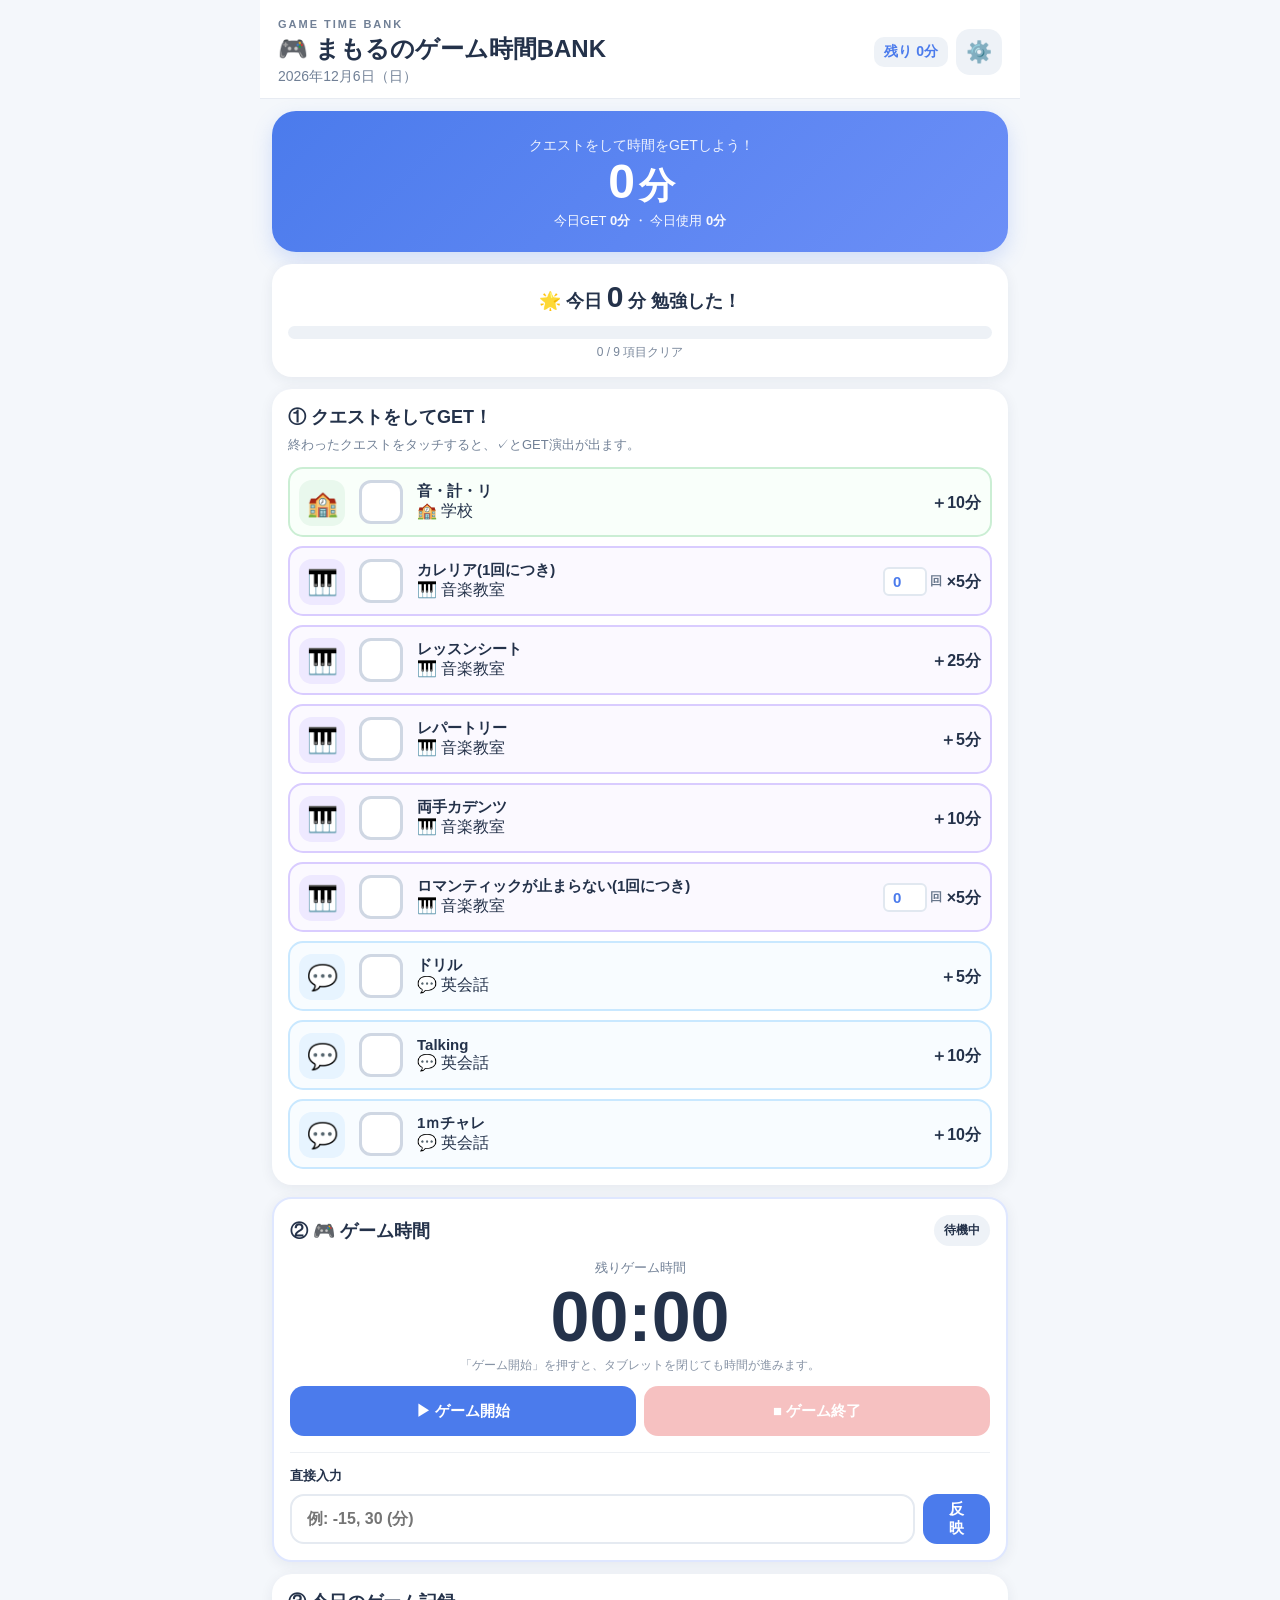
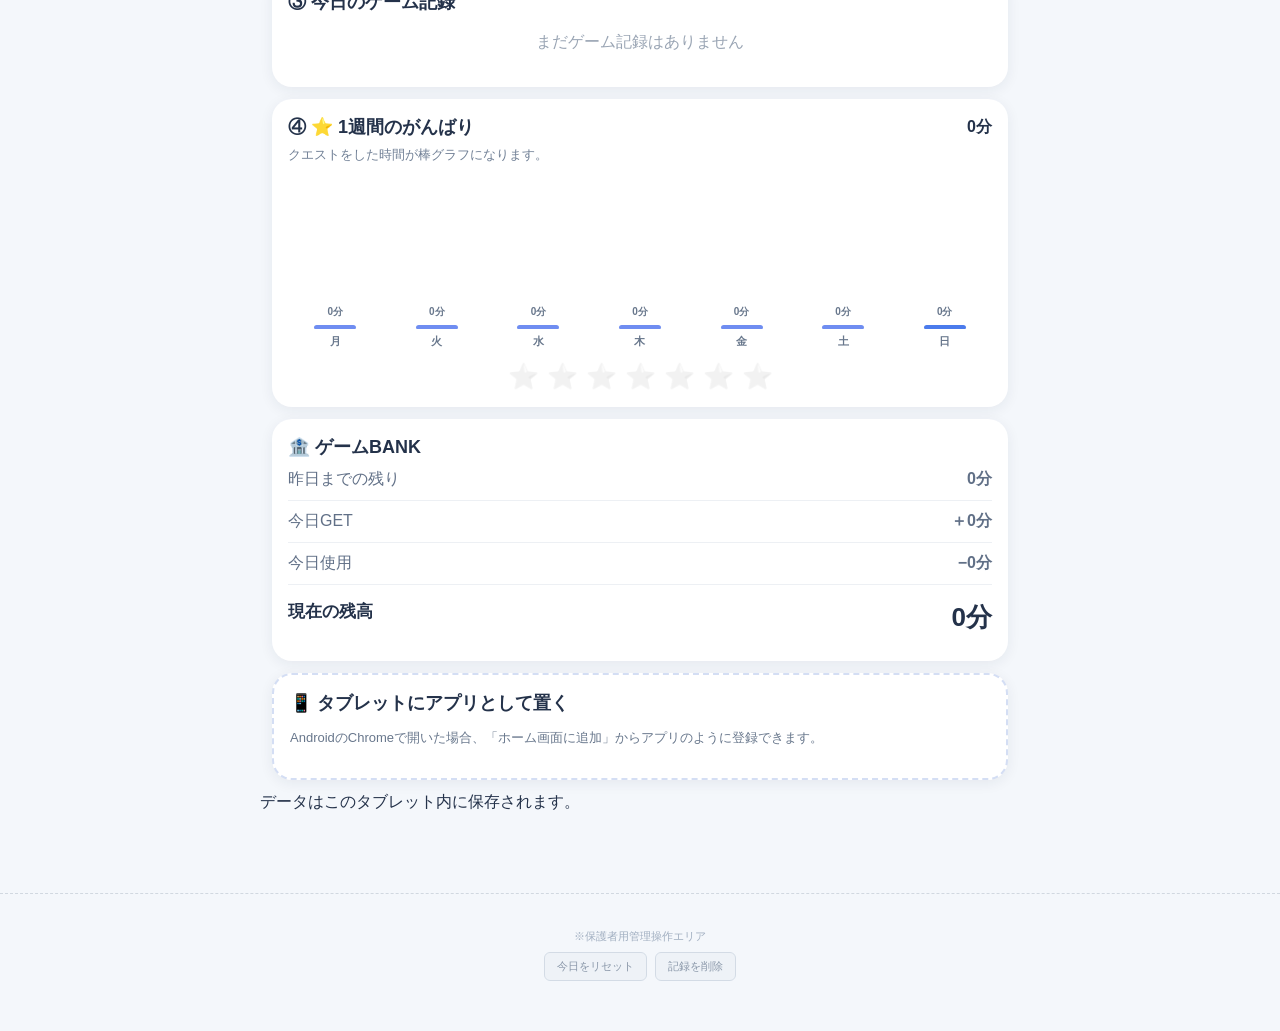
==== index.html @ c388a6d0 "Add files via upload" ====
<!doctype html>
<html lang="ja">
<head>
<meta charset="utf-8">
<meta name="viewport" content="width=device-width,initial-scale=1,viewport-fit=cover,user-scalable=no">
<meta name="theme-color" content="#4b7bec">
<meta name="mobile-web-app-capable" content="yes">
<meta name="apple-mobile-web-app-capable" content="yes">
<meta name="apple-mobile-web-app-status-bar-style" content="default">
<link rel="manifest" href="manifest.webmanifest">
<link rel="icon" href="icons/icon-192.png">
<link rel="stylesheet" href="style.css">
<title>ゲーム時間BANK</title>
</head>
<body>
<div class="app">
<header class="topbar">
  <div>
    <div class="eyebrow">GAME TIME BANK</div>
    <h1>🎮 まもるのゲーム時間BANK</h1>
    <div id="todayLabel" class="date"></div>
  </div>
  <div style="display:flex; align-items:center; gap:8px;">
    <!-- 追加した残り時間表示 -->
    <div id="stickyTimer" style="font-weight:900; color:#4b7bec; font-size:14px; background:#eef2f7; padding:6px 10px; border-radius:10px; display:none;">残り 0分</div>
    <button class="icon-btn" id="settingsBtn" aria-label="設定">⚙️</button>
  </div>
</header>

  <main>
    <section class="balance-card">
      <div class="balance-title">あと <span id="remainMessage">ゲームできるよ！</span></div>
      <div class="balance" id="balance">0<span>分</span></div>
      <div class="balance-sub">今日GET <b id="todayEarned">0分</b> ・ 今日使用 <b id="todayUsed">0分</b></div>
    </section>

    <section class="card achievement-card">
      <div class="achievement-main">🌟 今日 <strong id="studyTotal">0</strong> 分 勉強した！</div>
      <div class="progress"><div id="studyProgress"></div></div>
      <div class="progress-caption"><span id="taskDoneCount">0</span> / <span id="taskTotalCount">0</span> 項目クリア</div>
    </section>

    <section class="card">
      <div class="section-head">
        <h2>① クエストをしてGET！</h2>
        <button class="small-btn" id="resetTodayBtn">今日をリセット</button>
      </div>
      <p class="hint">終わったクエストをタッチすると、✓とGET演出が出ます。</p>
      <div id="taskList" class="task-list"></div>
    </section>

    <section class="card game-card">
      <div class="section-head">
        <h2>② 🎮 ゲーム時間</h2>
        <span class="status-pill" id="timerStatus">待機中</span>
      </div>
      <div class="countdown-label">残りゲーム時間</div>
      <div class="timer" id="timer">00:00</div>
      <div class="timer-note" id="timerNote">「ゲーム開始」を押すとカウントダウンします</div>
      <div class="timer-actions">
        <button class="big-btn primary" id="startBtn">▶ ゲーム開始</button>
        <button class="big-btn danger" id="finishBtn" disabled>■ ゲーム終了</button>
      </div>
      <div class="quick-use">
        <div class="quick-title">直接入力</div>
        <div class="direct-input-area">
          <input type="text" inputmode="decimal" id="directTimeInput" class="big-input" placeholder="例: -15, 30 (分)">
          <button class="big-btn primary" id="applyDirectTimeBtn" style="width: auto; padding: 0 20px;">反映</button>
        </div>
      </div>
    </section>

    <section class="card">
      <div class="section-head">
        <h2>③ 今日のゲーム記録</h2>
        <button class="small-btn" id="clearLogsBtn">記録を削除</button>
      </div>
      <div id="logs" class="logs"></div>
    </section>

    <section class="card week-card">
      <div class="section-head">
        <h2>④ ⭐ 1週間のがんばり</h2>
        <span class="week-total" id="weekTotal">0分</span>
      </div>
      <p class="hint">クエストをした時間が棒グラフになります。</p>
      <div id="weekChart" class="week-chart"></div>
      <div class="star-row" id="starRow"></div>
    </section>

    <section class="card summary-card">
      <h2>🏦 ゲームBANK</h2>
      <div class="summary-row"><span>昨日までの残り</span><b id="carry">0分</b></div>
      <div class="summary-row"><span>今日GET</span><b id="sumEarn">＋0分</b></div>
      <div class="summary-row"><span>今日使用</span><b id="sumUse">−0分</b></div>
      <div class="summary-total"><span>現在の残高</span><strong id="summaryBalance">0分</strong></div>
    </section>

    <section class="card install-card" id="installCard">
      <h2>📱 タブレットにアプリとして置く</h2>
      <p id="installText">AndroidのChromeで開いた場合、「ホーム画面に追加」からアプリのように登録できます。</p>
      <button class="big-btn primary" id="installBtn" hidden>＋ ホーム画面に追加</button>
    </section>
  </main>
  <footer>データはこのタブレット内に保存されます。</footer>
</div>

<div class="toast" id="toast"></div>

<div class="modal" id="settingsModal" aria-hidden="true">
  <div class="modal-box">
    <div class="modal-head"><h2>⚙️ 保護者設定</h2><button id="closeSettings" class="icon-btn">✕</button></div>
    
    <p class="hint">クエスト名・種類・獲得時間を変更できます。☰を上下にスワイプして並び順を変更できます。</p>
    <div id="settingsTasks"></div>
    <button class="big-btn primary" id="addTaskBtn" style="margin-bottom: 20px;">＋ クエストを追加</button>

    <div class="category-manager">
      <h3>🏷️ 種類の編集</h3>
      <p class="hint">種類名とアイコンを変更できます。アイコンをタッチして変更、✕で削除できます。</p>
      <div id="categorySettings"></div>
      <button class="big-btn" id="addCategoryBtn" style="margin-top:10px; background:#fff; border:2px solid #e2e8f0; color:#3d4e67;">＋ 種類を追加</button>
    </div>

    <div class="report-section">
      <h3>📊 月間レポート</h3>
      <p class="hint">月ごとのクエストクリア時間（種類別）を確認できます。</p>
      <div id="monthlyReport"></div>
    </div>

<!-- 🎵 音声設定セクションを新規追加 -->
    <div class="sound-section" style="margin:18px 0;padding:14px;background:#f7f9fc;border-radius:14px">
      <h3 style="margin:0 0 8px;font-size:17px">🎵 音声・効果音設定</h3>
      <label style="display:block; margin-bottom:12px; font-size:15px; cursor:pointer;">
        <input type="checkbox" id="soundSeCheck" style="transform:scale(1.3); margin-right:8px;">効果音（SE）を鳴らす
      </label>
      <label style="display:block; font-size:15px; cursor:pointer;">
        <input type="checkbox" id="soundVoiceCheck" style="transform:scale(1.3); margin-right:8px;">音声（ボイス）を鳴らす
      </label>
    </div>

    <!-- 🔒 パスワード設定セクションを改修 -->
    <div class="password-section">
      <h3>🔒 パスワード設定</h3>
      <p class="hint">この設定画面を開くためのパスワードを変更・無効化できます。</p>
      
      <!-- パスワード要求のON/OFF追加 -->
      <label style="display:block; margin-bottom:12px; font-size:15px; font-weight:bold; cursor:pointer;">
        <input type="checkbox" id="requirePasswordCheck" style="transform:scale(1.3); margin-right:8px;">パスワードを要求する
      </label>
      
      <div class="password-row">
        <input type="text" id="parentPassword" placeholder="新しいパスワード（例：1234）">
        <button class="big-btn primary" id="savePasswordBtn" style="width:auto; padding:0 20px;">変更</button>
      </div>
    </div>
    
    <!-- ボタンの配置とデザイン変更 -->
    <button class="big-btn primary" id="saveSettings" style="width:100%; margin-top:20px; font-size:16px;">保存して閉じる</button>

    <div class="settings-actions" style="margin-top:20px;">
      <button class="big-btn primary" id="forceUpdateBtn" style="background:#fff; border:2px solid #e2e8f0; color:#4b7bec;">🔄 最新版に更新</button>
    </div>

    <!-- 初期化ボタンを目立たなくする -->
    <div style="text-align:center; margin-top:30px;">
      <button id="factoryReset" style="background:none; border:none; color:#cbd5e0; font-size:12px; text-decoration:underline; cursor:pointer;">全データ初期化</button>
    </div>
  </div>
</div>

<script src="app.js"></script>
<script>
let deferredInstallPrompt=null;
window.addEventListener("beforeinstallprompt",e=>{e.preventDefault();deferredInstallPrompt=e;document.getElementById("installBtn").hidden=false});
document.getElementById("installBtn").onclick=async()=>{
 if(!deferredInstallPrompt)return;
 deferredInstallPrompt.prompt();
 await deferredInstallPrompt.userChoice;
 deferredInstallPrompt=null;
 document.getElementById("installBtn").hidden=true;
};
</script>
</body>
</html>
---- style.css ----
*{box-sizing:border-box}html,body{margin:0;padding:0;background:#f4f7fb;color:#24324a;font-family:-apple-system,BlinkMacSystemFont,"Segoe UI","Noto Sans JP",sans-serif;touch-action:manipulation}body{min-height:100vh}.app{max-width:760px;margin:auto;padding-bottom:30px}.topbar{display:flex;justify-content:space-between;align-items:center;padding:18px 18px 12px;background:#fff;border-bottom:1px solid #e7ebf2;position:sticky;top:0;z-index:3}.eyebrow{font-size:11px;letter-spacing:2px;color:#718096;font-weight:800}h1{font-size:24px;margin:3px 0}.date{font-size:14px;color:#718096}.icon-btn{border:0;background:#eef2f7;border-radius:14px;width:46px;height:46px;font-size:21px;cursor:pointer}.card{background:#fff;margin:12px;border-radius:20px;padding:16px;box-shadow:0 3px 14px #20304012}.balance-card{margin:12px;padding:22px;border-radius:24px;background:linear-gradient(135deg,#4b7bec,#6c8ff7);color:#fff;text-align:center;box-shadow:0 8px 20px #4b7bec35}.balance-title{font-size:14px;font-weight:800;opacity:.95}.balance{font-size:70px;line-height:1.02;font-weight:900;margin:5px 0}.balance span{font-size:25px;margin-left:3px}.balance-sub{font-size:13px;opacity:.95}.achievement-card{text-align:center}.achievement-main{font-size:18px;font-weight:800}.achievement-main strong{font-size:30px}.progress{height:13px;background:#edf1f6;border-radius:99px;overflow:hidden;margin:12px 0 5px}.progress>div{height:100%;width:0;background:#58b87b;border-radius:99px;transition:width .5s}.progress-caption{font-size:12px;color:#78869a}.section-head{display:flex;justify-content:space-between;align-items:center;gap:10px}h2{font-size:18px;margin:0}.hint{font-size:13px;color:#718096;margin:7px 0 13px}.small-btn{border:0;background:#eef2f7;color:#506176;border-radius:10px;padding:8px 10px;font-size:12px;font-weight:700}.task-list{display:grid;gap:9px}.task{display:grid;grid-template-columns:50px 48px 1fr auto;align-items:center;gap:10px;border:2px solid #e8edf4;border-radius:15px;padding:9px;cursor:pointer;user-select:none;min-height:65px;transition:.15s}.task:active{transform:scale(.98)}.task.done{border-color:#65b889;background:#f0fbf5}.check{width:44px;height:44px;border-radius:12px;border:3px solid #cfd7e3;display:flex;align-items:center;justify-content:center;font-size:25px;background:#fff}.task.done .check{border-color:#43a96f;background:#43a96f;color:#fff}.task.done .check{animation:pop .35s ease}.task-name{font-size:15px;font-weight:800}.task-cat{font-size:11px;color:#8793a5;margin-top:2px}.points{font-size:16px;font-weight:900;white-space:nowrap}.game-card{border:2px solid #dfe7ff}.status-pill{font-size:12px;background:#eef2f7;border-radius:20px;padding:7px 10px;font-weight:800}.countdown-label{text-align:center;font-size:13px;color:#718096;margin-top:13px}.timer{text-align:center;font-variant-numeric:tabular-nums;font-size:70px;font-weight:900;margin:0}.timer.running{animation:pulse 1.8s infinite}.timer-note{text-align:center;font-size:12px;color:#8793a5;margin-bottom:12px}.timer-actions{display:grid;grid-template-columns:1fr 1fr;gap:8px}.big-btn{min-height:50px;border:0;border-radius:14px;background:#edf1f6;color:#34435a;font-size:15px;font-weight:900;padding:10px;cursor:pointer;width:100%}.big-btn:disabled{opacity:.4}.big-btn:active,.quick-grid button:active{transform:scale(.97)}.primary{background:#4b7bec;color:#fff}.warning{background:#f5c451;color:#473900}.danger{background:#e96565;color:#fff}.quick-use{margin-top:16px;padding-top:14px;border-top:1px solid #edf0f4}.quick-title{font-size:13px;font-weight:800;margin-bottom:9px}.quick-grid{display:grid;grid-template-columns:repeat(3,1fr);gap:7px}.quick-grid button{min-height:48px;border:2px solid #e5eaf1;background:#fff;border-radius:12px;font-size:15px;font-weight:900;color:#3d4e67}.logs{display:grid;gap:7px}.log{display:grid;grid-template-columns:1fr auto auto;gap:8px;align-items:center;border-bottom:1px solid #edf0f4;padding:8px 0}.log:last-child{border-bottom:0}.log-time{font-size:13px;font-weight:800}.log-kind{font-size:11px;color:#8b97a8}.log-use{font-weight:900}.log-remain{font-size:12px;color:#64748b}.empty{text-align:center;color:#9aa5b4;padding:18px 0}.week-total{font-size:16px;font-weight:900}.week-chart{display:grid;grid-template-columns:repeat(7,1fr);gap:7px;align-items:end;height:180px;padding:8px 0}.bar-wrap{height:160px;display:flex;flex-direction:column;align-items:center;justify-content:end;gap:5px}.bar-value{font-size:10px;font-weight:800;color:#68778c;height:15px}.bar{width:70%;max-width:42px;min-height:4px;border-radius:9px 9px 4px 4px;background:#6f8df1;transition:height .5s}.bar.today{background:#4b7bec}.bar-label{font-size:11px;color:#68778c;font-weight:800}.star-row{display:flex;justify-content:center;gap:8px;flex-wrap:wrap;margin-top:5px}.star{font-size:25px;filter:grayscale(1);opacity:.28}.star.on{filter:none;opacity:1;animation:pop .35s ease}.summary-row,.summary-total{display:flex;justify-content:space-between;padding:10px 0}.summary-row{border-bottom:1px solid #edf0f4;color:#617087}.summary-total{font-size:17px;font-weight:900;padding-top:15px}.summary-total strong{font-size:26px}.install-card{border:2px dashed #d4def4}.install-card p{font-size:13px;color:#68778c;line-height:1.6}.toast{position:fixed;left:50%;bottom:28px;transform:translate(-50%,30px) scale(.95);background:#26364f;color:#fff;padding:13px 20px;border-radius:999px;font-weight:900;opacity:0;pointer-events:none;z-index:30;transition:.25s;white-space:nowrap;box-shadow:0 8px 25px #0003}.toast.show{opacity:1;transform:translate(-50%,0) scale(1)}.modal{display:none;position:fixed;inset:0;background:#17203380;z-index:10;padding:12px;overflow:auto}.modal.show{display:block}.modal-box{max-width:700px;margin:20px auto;background:#fff;border-radius:22px;padding:16px}.modal-head{display:flex;justify-content:space-between;align-items:center}.setting-row{display:grid;grid-template-columns:1fr 110px 42px;gap:7px;align-items:center;margin:8px 0}.setting-row input{width:100%;padding:11px;border:2px solid #e2e8f0;border-radius:10px;font-size:14px}.remove-task{border:0;background:#fee2e2;color:#b91c1c;border-radius:10px;height:42px}.settings-actions{display:grid;grid-template-columns:1fr 1fr;gap:8px;margin-top:10px}@keyframes pop{0%{transform:scale(.7);opacity:.5}70%{transform:scale(1.15)}100%{transform:scale(1)}}@keyframes pulse{50%{transform:scale(1.025)}}@media(max-width:500px){.app{width:100%}.balance{font-size:58px}.task{grid-template-columns:46px 44px 1fr auto}.timer{font-size:58px}.setting-row{display:grid;grid-template-columns:34px 150px minmax(120px,1fr) 90px 42px!important;gap:8px;align-items:center}}

.task{position:relative}.task-icon{width:46px;height:46px;border-radius:13px;display:flex;align-items:center;justify-content:center;font-size:25px}.task-cat.music{background:#eee9ff}.task-cat.english{background:#e7f4ff}.task-cat.study{background:#e9f8ed}.task-cat.other{background:#fff3df}.task.cat-music{border-color:#d9ccff;background:#fbf9ff}.task.cat-english{border-color:#c9e8ff;background:#f8fcff}.task.cat-study{border-color:#cbeed4;background:#f9fffa}.task.cat-other{border-color:#f5dfbd;background:#fffdf8}.setting-row{display:grid;grid-template-columns:34px 150px minmax(120px,1fr) 90px 42px!important;gap:8px;align-items:center}.drag-handle{font-size:21px;color:#8a97a9;text-align:center;cursor:grab;user-select:none}.icon-select{width:48px;height:42px;border:2px solid #e2e8f0;border-radius:10px;background:#fff;font-size:22px;text-align:center}.category-select{width:100%;padding:10px;border:2px solid #e2e8f0;border-radius:10px;background:#fff;font-size:13px}.icon-picker[hidden]{display:none!important}.icon-picker{display:flex;gap:7px;flex-wrap:wrap;margin:5px 0 10px;padding:8px;background:#f7f9fc;border-radius:12px}.icon-choice{width:43px;height:43px;border:2px solid #e2e8f0;background:#fff;border-radius:11px;font-size:21px}.icon-choice.selected{border-color:#4b7bec;background:#eef3ff}.setting-row.dragging{opacity:.5}@media(max-width:520px){.setting-row{grid-template-columns:28px 110px minmax(90px,1fr) 70px 38px!important}.category-select{font-size:11px}.setting-row input{font-size:13px}}

.category-manager{margin:18px 0;padding:14px;background:#f7f9fc;border-radius:14px}
.category-manager h3{margin:0 0 4px;font-size:17px}
.category-edit-row{display:grid;grid-template-columns:46px 1fr 42px;gap:8px;align-items:center;margin:8px 0}
.category-icon-btn{border:0;background:#eef2f7;border-radius:10px;height:42px;font-size:20px;cursor:pointer;padding:0;}
.category-edit-row input{width:100%;padding:10px;border:2px solid #e2e8f0;border-radius:10px;font-size:15px;box-sizing:border-box}
.remove-cat{border:0;background:#fee2e2;color:#b91c1c;border-radius:10px;height:42px;cursor:pointer;padding:0;}

.drag-handle{touch-action:none;-webkit-user-select:none;user-select:none;cursor:grab;padding:8px;border-radius:10px}
.drag-handle:active{background:#eef2f7;cursor:grabbing}
.setting-row.dragging{opacity:.55;transform:scale(1.01);box-shadow:0 8px 20px #20304020}
#settingsTasks{touch-action:auto}

.drag-handle{touch-action:none;-webkit-touch-callout:none;-webkit-user-select:none;user-select:none;cursor:grab;padding:10px;min-width:38px;min-height:38px;border-radius:10px}
.drag-handle:active{background:#eef2f7;cursor:grabbing}
.setting-row.touch-grabbed{opacity:.6;transform:scale(1.02);box-shadow:0 10px 24px #20304030;position:relative;z-index:5}
@media (pointer:coarse){.setting-row{touch-action:pan-y}.drag-handle{touch-action:none}}
.setting-row{user-select:none;-webkit-user-select:none}
.setting-row[draggable="true"]{draggable:false}

.report-section, .password-section{margin:18px 0;padding:14px;background:#f7f9fc;border-radius:14px}
.report-section h3, .password-section h3{margin:0 0 4px;font-size:17px}
.report-table{width:100%;border-collapse:collapse;margin-top:10px;font-size:14px}
.report-table th, .report-table td{border:1px solid #e2e8f0;padding:10px;text-align:left;background:#fff;vertical-align:top}
.report-table th{background:#eef2f7;font-weight:800;white-space:nowrap}
.password-row{display:flex;gap:10px;margin-top:8px}
.password-row input{width:100%;padding:11px;border:2px solid #e2e8f0;border-radius:10px;font-size:15px}

.direct-input-area { display: flex; gap: 8px; margin-top: 8px; }
.big-input { flex-grow: 1; min-height: 50px; border: 2px solid #e5eaf1; border-radius: 14px; font-size: 16px; font-weight: 900; padding: 10px 15px; color: #34435a; background: #fff; width: 100%; box-sizing: border-box; }
.big-input:focus { outline: none; border-color: #4b7bec; background: #f4f9ff; }

/* --- キャラクター出現エフェクト用CSS --- */
.character-effect-container {
  position: fixed;
  top: 0; left: 0; right: 0; bottom: 0;
  display: flex;
  align-items: center;
  justify-content: center;
  z-index: 9999;
  cursor: pointer; /* タップできることが分かるようにする */
}
.character-effect-image {
  max-width: 80%;
  max-height: 80%;
  animation: bounceIn 0.6s cubic-bezier(0.175, 0.885, 0.32, 1.275) forwards;
  filter: drop-shadow(0 0 20px rgba(255, 215, 0, 0.8));
}
.sparkle {
  position: absolute;
  font-size: 40px;
  opacity: 0;
  animation: twinkle 1s ease-in-out infinite alternate;
}
.character-effect-container.fade-out {
  animation: fadeOut 0.5s forwards;
}

@keyframes bounceIn {
  0% { transform: scale(0); opacity: 0; }
  50% { transform: scale(1.1); }
  100% { transform: scale(1); opacity: 1; }
}
@keyframes twinkle {
  0% { transform: scale(0) rotate(0deg); opacity: 0; }
  50% { opacity: 1; }
  100% { transform: scale(1.5) rotate(180deg); opacity: 0; }
}
@keyframes fadeOut {
  to { opacity: 0; transform: scale(1.1); }
}
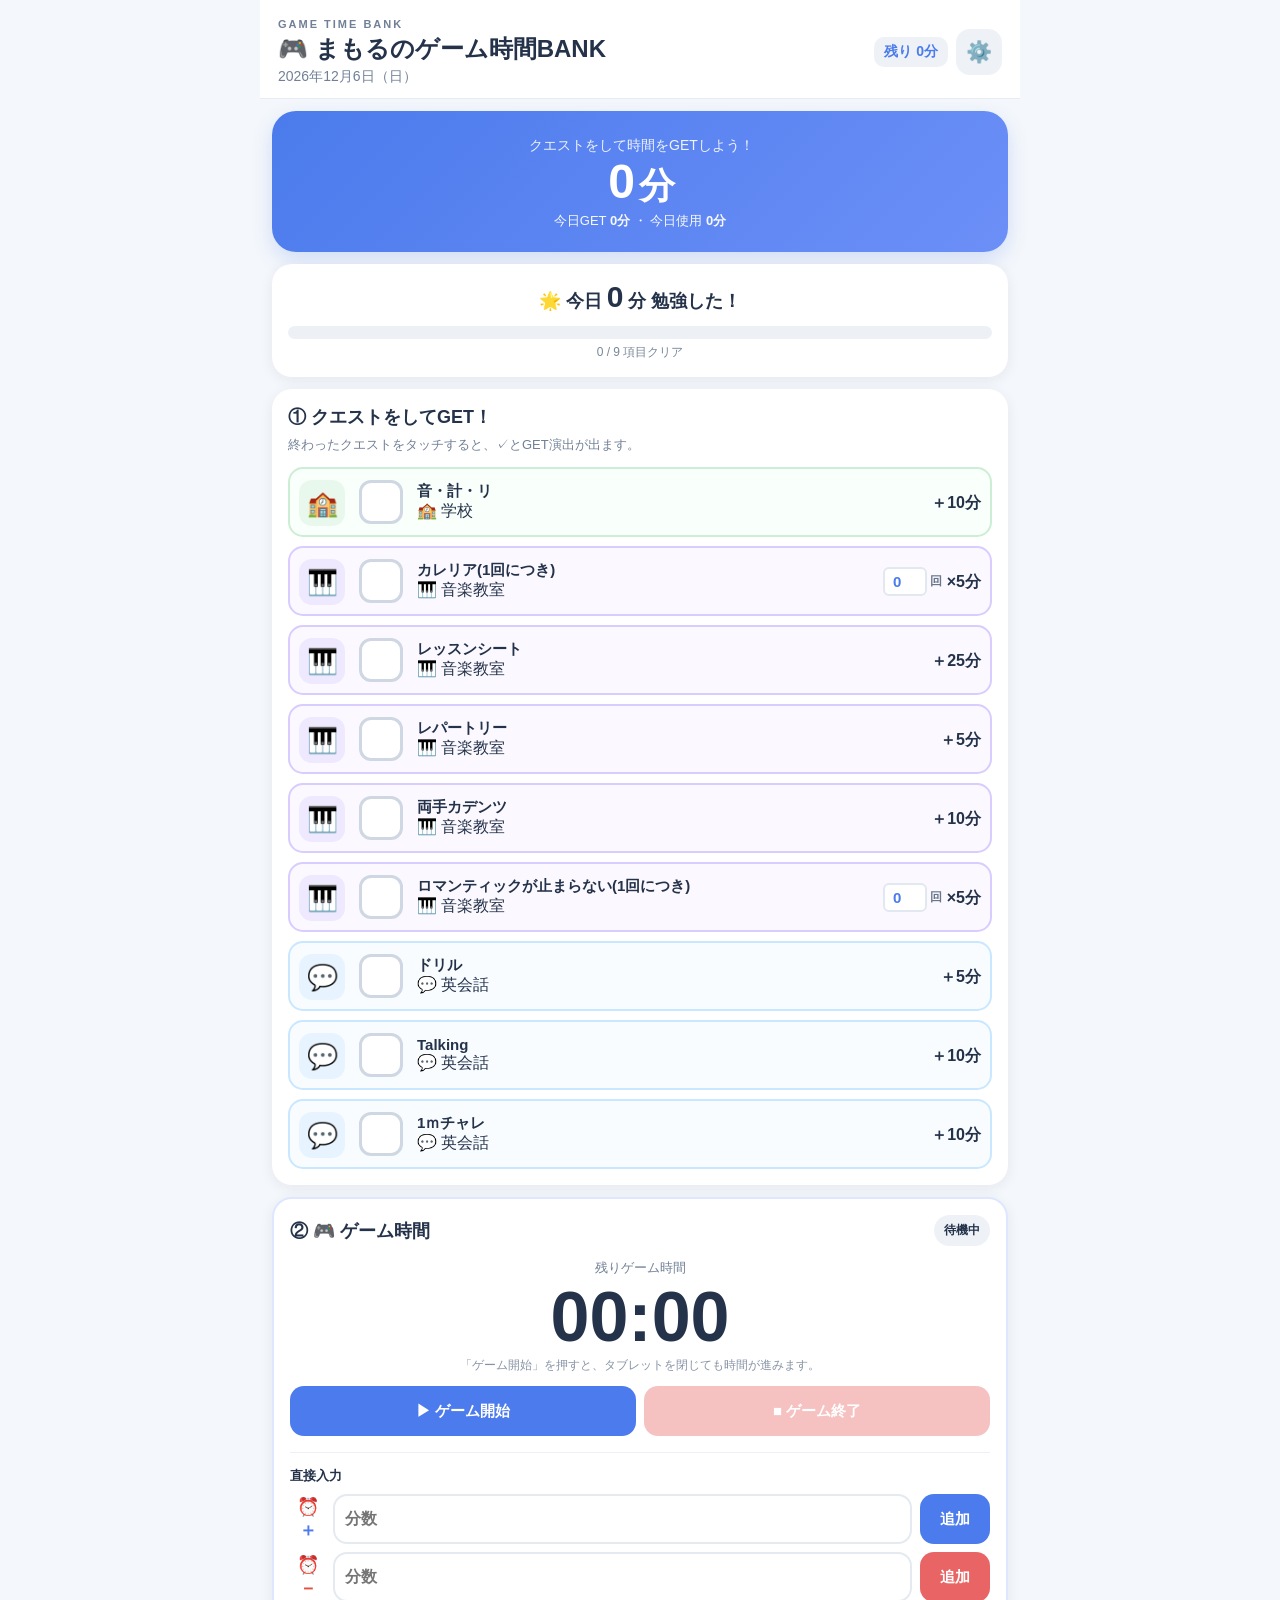
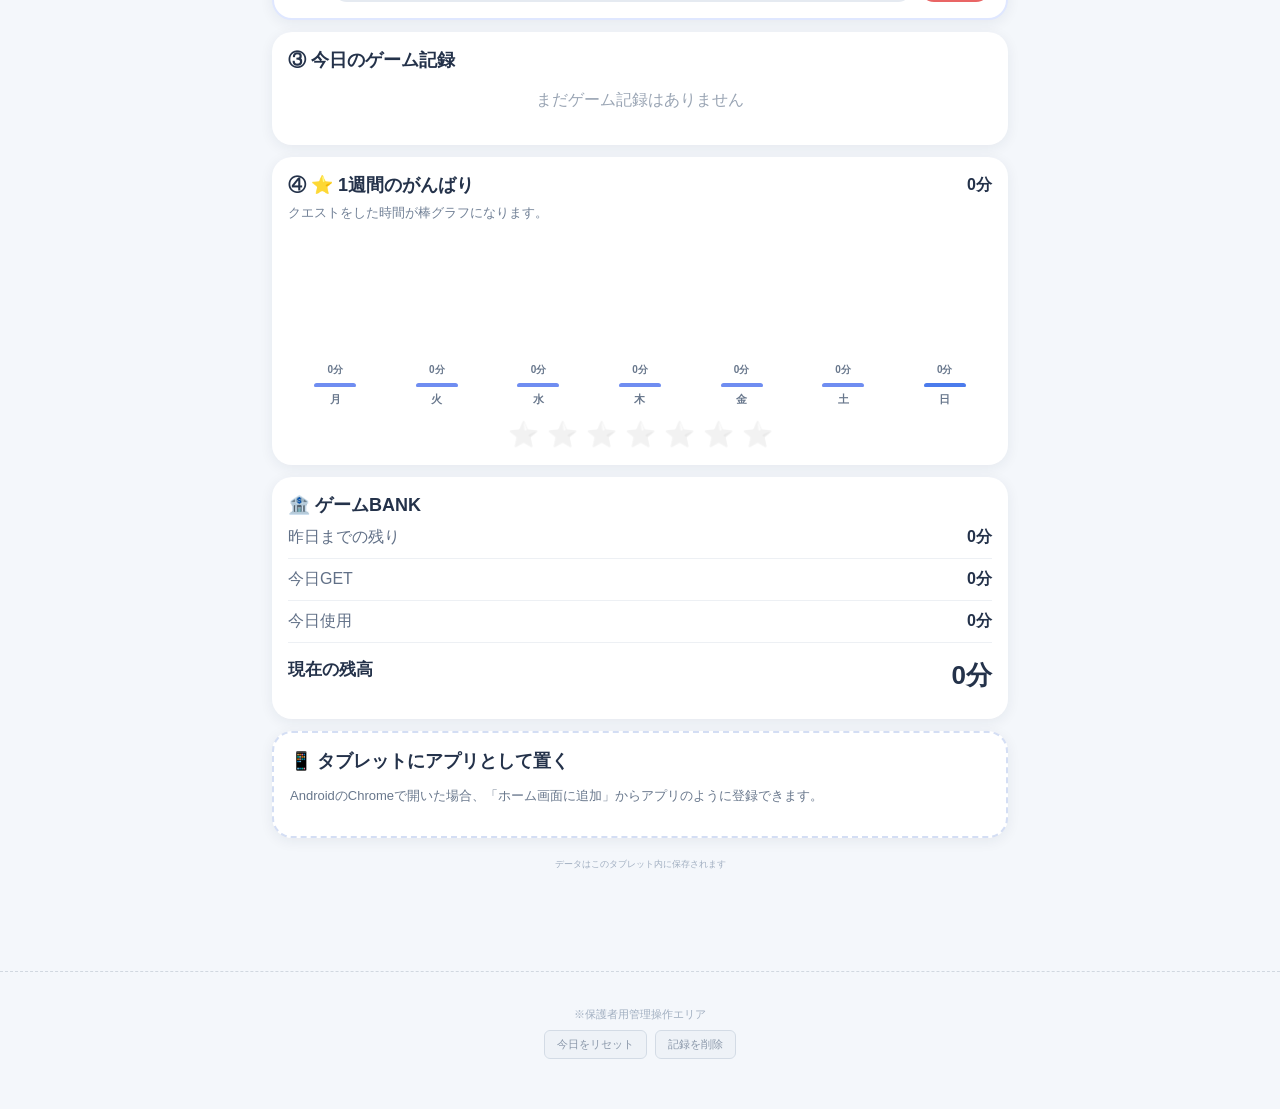
==== commit 67d67d2b: "Add files via upload" ====
--- a/index.html
+++ b/index.html
@@ -63,10 +63,21 @@
       </div>
       <div class="quick-use">
         <div class="quick-title">直接入力</div>
-        <div class="direct-input-area">
-          <input type="text" inputmode="decimal" id="directTimeInput" class="big-input" placeholder="例: -15, 30 (分)">
-          <button class="big-btn primary" id="applyDirectTimeBtn" style="width: auto; padding: 0 20px;">反映</button>
+        
+        <!-- ＋（プラス）の入力 -->
+        <div class="direct-input-area" style="display: flex; gap: 8px; align-items: center; margin-bottom: 8px;">
+          <span style="font-size: 18px; font-weight: bold; width: 35px; text-align: center; color: #4b7bec;">⏰＋</span>
+          <input type="number" inputmode="numeric" id="directTimeAddInput" class="big-input" placeholder="分数" min="1" style="flex: 1; min-width: 0; padding: 10px;">
+          <button class="big-btn primary" id="applyDirectAddBtn" style="width: auto; padding: 0 20px; white-space: nowrap;">追加</button>
         </div>
+        
+        <!-- －（マイナス）の入力 -->
+        <div class="direct-input-area" style="display: flex; gap: 8px; align-items: center;">
+          <span style="font-size: 18px; font-weight: bold; width: 35px; text-align: center; color: #e74c3c;">⏰－</span>
+          <input type="number" inputmode="numeric" id="directTimeSubInput" class="big-input" placeholder="分数" min="1" style="flex: 1; min-width: 0; padding: 10px;">
+          <button class="big-btn danger" id="applyDirectSubBtn" style="width: auto; padding: 0 20px; white-space: nowrap;">追加</button>
+        </div>
+        
       </div>
     </section>
 
@@ -102,7 +113,10 @@
       <button class="big-btn primary" id="installBtn" hidden>＋ ホーム画面に追加</button>
     </section>
   </main>
-  <footer>データはこのタブレット内に保存されます。</footer>
+  
+  <div style="font-size: 9px; text-align: center; color: #a0aec0; margin: 20px auto; width: 100%;">
+    データはこのタブレット内に保存されます
+  </div>
 </div>
 
 <div class="toast" id="toast"></div>
@@ -128,7 +142,6 @@
       <div id="monthlyReport"></div>
     </div>
 
-<!-- 🎵 音声設定セクションを新規追加 -->
     <div class="sound-section" style="margin:18px 0;padding:14px;background:#f7f9fc;border-radius:14px">
       <h3 style="margin:0 0 8px;font-size:17px">🎵 音声・効果音設定</h3>
       <label style="display:block; margin-bottom:12px; font-size:15px; cursor:pointer;">
@@ -139,30 +152,42 @@
       </label>
     </div>
 
-    <!-- 🔒 パスワード設定セクションを改修 -->
     <div class="password-section">
       <h3>🔒 パスワード設定</h3>
       <p class="hint">この設定画面を開くためのパスワードを変更・無効化できます。</p>
       
-      <!-- パスワード要求のON/OFF追加 -->
       <label style="display:block; margin-bottom:12px; font-size:15px; font-weight:bold; cursor:pointer;">
         <input type="checkbox" id="requirePasswordCheck" style="transform:scale(1.3); margin-right:8px;">パスワードを要求する
       </label>
       
-      <div class="password-row">
-        <input type="text" id="parentPassword" placeholder="新しいパスワード（例：1234）">
-        <button class="big-btn primary" id="savePasswordBtn" style="width:auto; padding:0 20px;">変更</button>
+      <div class="password-row" style="display: flex; gap: 8px; align-items: center;">
+        <input type="text" id="parentPassword" placeholder="新しいパスワード（例：1234）" style="flex: 1; min-width: 0;">
+        <button class="big-btn primary" id="savePasswordBtn" style="width: auto; padding: 0 20px; white-space: nowrap;">変更</button>
       </div>
     </div>
     
-    <!-- ボタンの配置とデザイン変更 -->
+    <div class="manual-input-section" style="margin-top: 20px;">
+      <h3 style="margin-bottom: 10px;">⏰ 時間の直接入力（修正用）</h3>
+      
+      <div style="display: flex; gap: 8px; align-items: center; margin-bottom: 8px;">
+        <span style="font-size: 18px; font-weight: bold; width: 35px; text-align: center; color: #4b7bec;">⏰＋</span>
+        <input type="number" id="manualAddMin" placeholder="分数" style="flex: 1; min-width: 0;" min="1">
+        <button class="big-btn primary" id="manualAddBtn" style="width: auto; padding: 0 20px; white-space: nowrap;">追加</button>
+      </div>
+      
+      <div style="display: flex; gap: 8px; align-items: center;">
+        <span style="font-size: 18px; font-weight: bold; width: 35px; text-align: center; color: #e74c3c;">⏰－</span>
+        <input type="number" id="manualSubMin" placeholder="分数" style="flex: 1; min-width: 0;" min="1">
+        <button class="big-btn danger" id="manualSubBtn" style="width: auto; padding: 0 20px; white-space: nowrap;">追加</button>
+      </div>
+    </div>
+
     <button class="big-btn primary" id="saveSettings" style="width:100%; margin-top:20px; font-size:16px;">保存して閉じる</button>
 
-    <div class="settings-actions" style="margin-top:20px;">
-      <button class="big-btn primary" id="forceUpdateBtn" style="background:#fff; border:2px solid #e2e8f0; color:#4b7bec;">🔄 最新版に更新</button>
-    </div>
-
-    <!-- 初期化ボタンを目立たなくする -->
+    <div class="settings-actions" style="margin-top:15px;">
+      <button class="big-btn primary" id="forceUpdateBtn" style="width: 100%; background:#fff; border:2px solid #e2e8f0; color:#4b7bec;">🔄 アプリを最新版に更新</button>
+    </div>
+
     <div style="text-align:center; margin-top:30px;">
       <button id="factoryReset" style="background:none; border:none; color:#cbd5e0; font-size:12px; text-decoration:underline; cursor:pointer;">全データ初期化</button>
     </div>
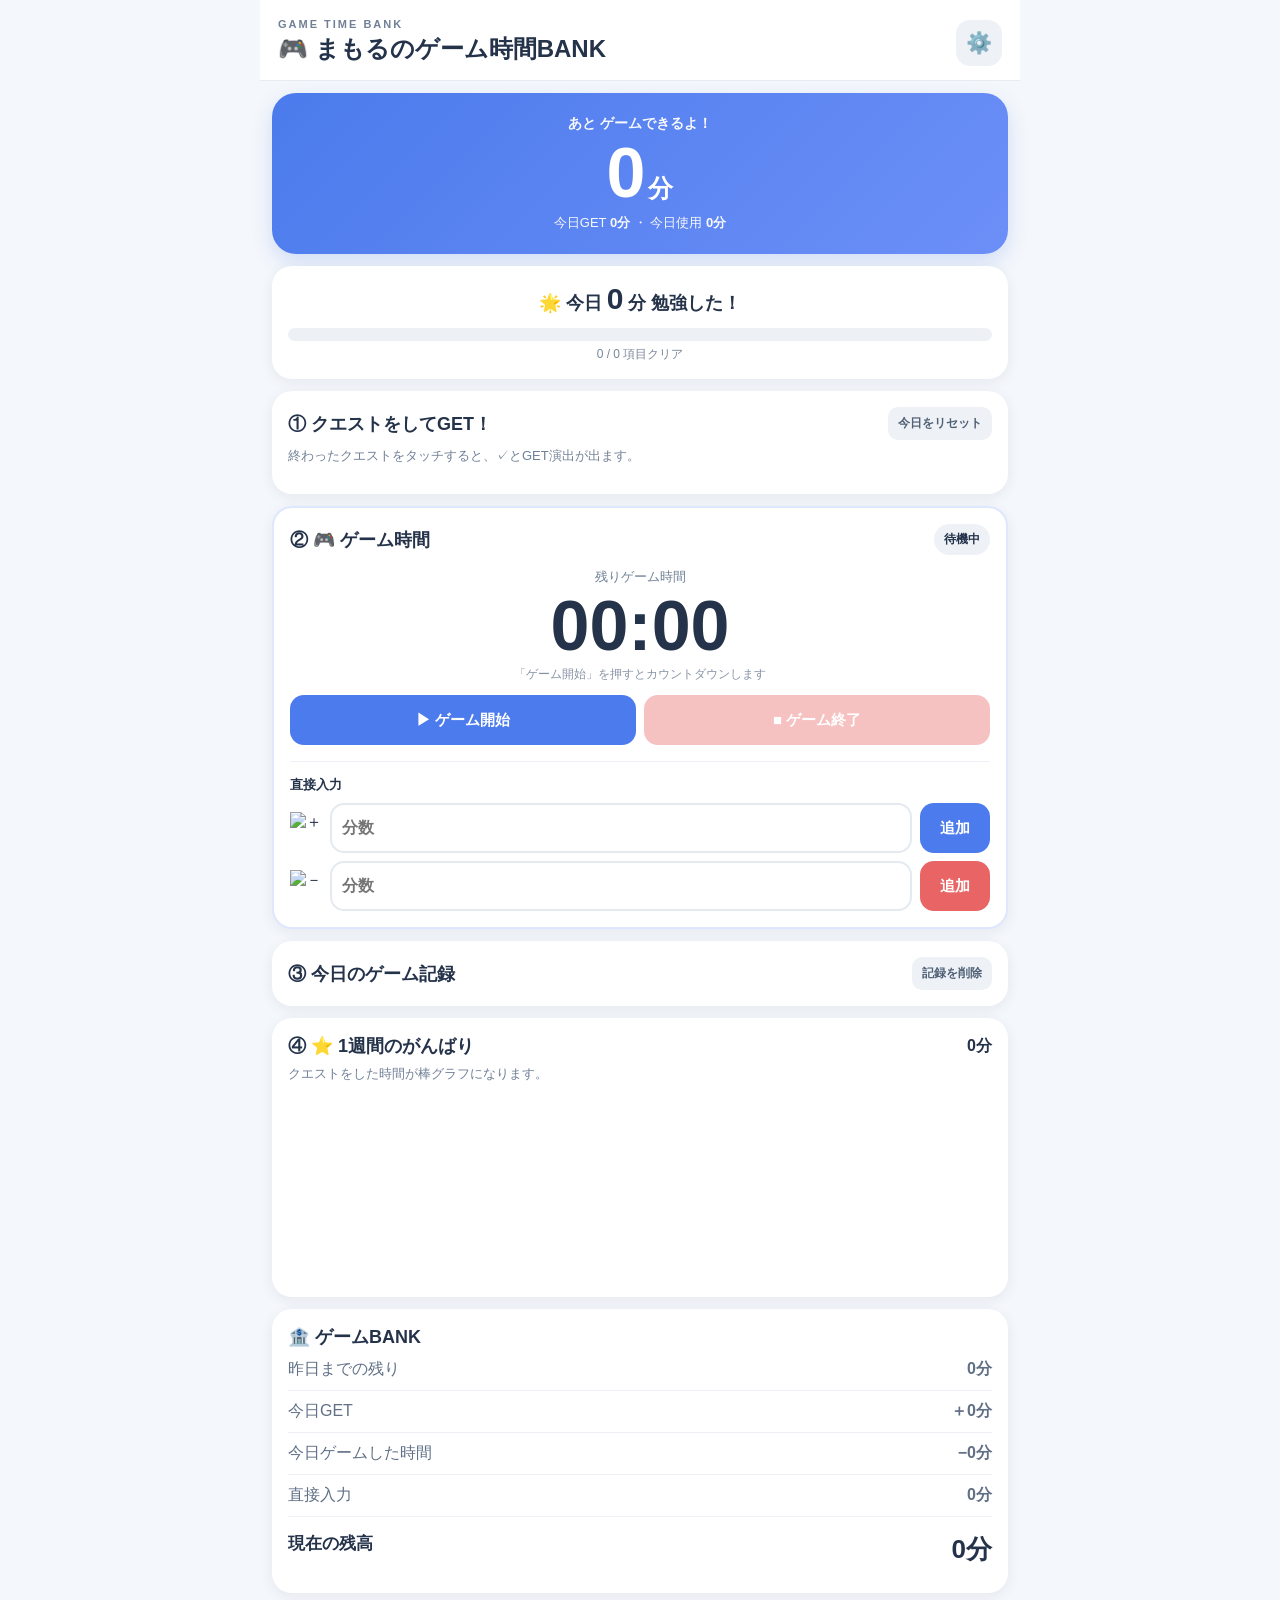
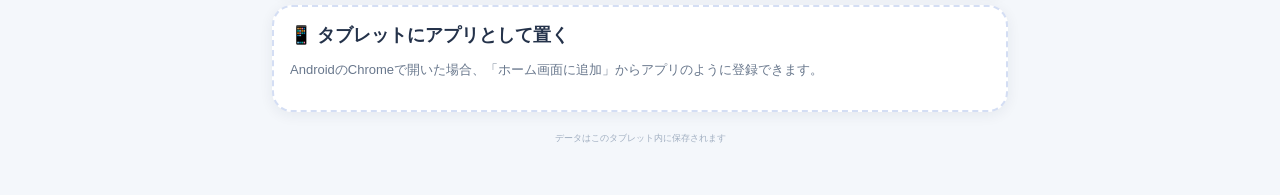
==== commit eb3762b1: "Add files via upload" ====
--- a/index.html
+++ b/index.html
@@ -21,7 +21,6 @@
     <div id="todayLabel" class="date"></div>
   </div>
   <div style="display:flex; align-items:center; gap:8px;">
-    <!-- 追加した残り時間表示 -->
     <div id="stickyTimer" style="font-weight:900; color:#4b7bec; font-size:14px; background:#eef2f7; padding:6px 10px; border-radius:10px; display:none;">残り 0分</div>
     <button class="icon-btn" id="settingsBtn" aria-label="設定">⚙️</button>
   </div>
@@ -64,16 +63,14 @@
       <div class="quick-use">
         <div class="quick-title">直接入力</div>
         
-        <!-- ＋（プラス）の入力 -->
         <div class="direct-input-area" style="display: flex; gap: 8px; align-items: center; margin-bottom: 8px;">
-          <span style="font-size: 18px; font-weight: bold; width: 35px; text-align: center; color: #4b7bec;">⏰＋</span>
+          <img src="+.webp" alt="＋" style="width: 32px; height: 32px; object-fit: contain;">
           <input type="number" inputmode="numeric" id="directTimeAddInput" class="big-input" placeholder="分数" min="1" style="flex: 1; min-width: 0; padding: 10px;">
           <button class="big-btn primary" id="applyDirectAddBtn" style="width: auto; padding: 0 20px; white-space: nowrap;">追加</button>
         </div>
         
-        <!-- －（マイナス）の入力 -->
         <div class="direct-input-area" style="display: flex; gap: 8px; align-items: center;">
-          <span style="font-size: 18px; font-weight: bold; width: 35px; text-align: center; color: #e74c3c;">⏰－</span>
+          <img src="-.webp" alt="－" style="width: 32px; height: 32px; object-fit: contain;">
           <input type="number" inputmode="numeric" id="directTimeSubInput" class="big-input" placeholder="分数" min="1" style="flex: 1; min-width: 0; padding: 10px;">
           <button class="big-btn danger" id="applyDirectSubBtn" style="width: auto; padding: 0 20px; white-space: nowrap;">追加</button>
         </div>
@@ -103,7 +100,8 @@
       <h2>🏦 ゲームBANK</h2>
       <div class="summary-row"><span>昨日までの残り</span><b id="carry">0分</b></div>
       <div class="summary-row"><span>今日GET</span><b id="sumEarn">＋0分</b></div>
-      <div class="summary-row"><span>今日使用</span><b id="sumUse">−0分</b></div>
+      <div class="summary-row"><span>今日ゲームした時間</span><b id="sumPlay">−0分</b></div>
+      <div class="summary-row"><span>直接入力</span><b id="sumDirect">0分</b></div>
       <div class="summary-total"><span>現在の残高</span><strong id="summaryBalance">0分</strong></div>
     </section>
 
@@ -126,6 +124,19 @@
     <div class="modal-head"><h2>⚙️ 保護者設定</h2><button id="closeSettings" class="icon-btn">✕</button></div>
     
     <p class="hint">クエスト名・種類・獲得時間を変更できます。☰を上下にスワイプして並び順を変更できます。</p>
+    
+    <!-- 追加：クエスト一覧のヘッダー行 -->
+    <div class="setting-row" style="font-size:12px; font-weight:bold; color:#68778c; text-align:center; border-bottom:2px solid #e2e8f0; padding-bottom:6px; margin-bottom:10px;">
+      <div></div>
+      <div>種類</div>
+      <div>クエスト名</div>
+      <div style="display:flex; flex-direction:row; align-items:center; justify-content:center; gap:8px;">
+        <div style="width:50px; text-align:center;">時間</div>
+        <div style="width:60px; text-align:center;">回数枠</div>
+      </div>
+      <div></div>
+    </div>
+    
     <div id="settingsTasks"></div>
     <button class="big-btn primary" id="addTaskBtn" style="margin-bottom: 20px;">＋ クエストを追加</button>
 
@@ -165,28 +176,11 @@
         <button class="big-btn primary" id="savePasswordBtn" style="width: auto; padding: 0 20px; white-space: nowrap;">変更</button>
       </div>
     </div>
-    
-    <div class="manual-input-section" style="margin-top: 20px;">
-      <h3 style="margin-bottom: 10px;">⏰ 時間の直接入力（修正用）</h3>
-      
-      <div style="display: flex; gap: 8px; align-items: center; margin-bottom: 8px;">
-        <span style="font-size: 18px; font-weight: bold; width: 35px; text-align: center; color: #4b7bec;">⏰＋</span>
-        <input type="number" id="manualAddMin" placeholder="分数" style="flex: 1; min-width: 0;" min="1">
-        <button class="big-btn primary" id="manualAddBtn" style="width: auto; padding: 0 20px; white-space: nowrap;">追加</button>
-      </div>
-      
-      <div style="display: flex; gap: 8px; align-items: center;">
-        <span style="font-size: 18px; font-weight: bold; width: 35px; text-align: center; color: #e74c3c;">⏰－</span>
-        <input type="number" id="manualSubMin" placeholder="分数" style="flex: 1; min-width: 0;" min="1">
-        <button class="big-btn danger" id="manualSubBtn" style="width: auto; padding: 0 20px; white-space: nowrap;">追加</button>
-      </div>
-    </div>
-
-    <button class="big-btn primary" id="saveSettings" style="width:100%; margin-top:20px; font-size:16px;">保存して閉じる</button>
-
-    <div class="settings-actions" style="margin-top:15px;">
-      <button class="big-btn primary" id="forceUpdateBtn" style="width: 100%; background:#fff; border:2px solid #e2e8f0; color:#4b7bec;">🔄 アプリを最新版に更新</button>
-    </div>
+
+    <!-- 削除された時間修正エリアはここにありました -->
+
+    <button class="big-btn primary" id="saveSettings" style="width:100%; margin-top:30px; font-size:16px;">保存して閉じる</button>
+    <button class="big-btn primary" id="forceUpdateBtn" style="width:100%; margin-top:12px; background:#fff; border:2px solid #e2e8f0; color:#4b7bec;">🔄 アプリを最新版に更新</button>
 
     <div style="text-align:center; margin-top:30px;">
       <button id="factoryReset" style="background:none; border:none; color:#cbd5e0; font-size:12px; text-decoration:underline; cursor:pointer;">全データ初期化</button>
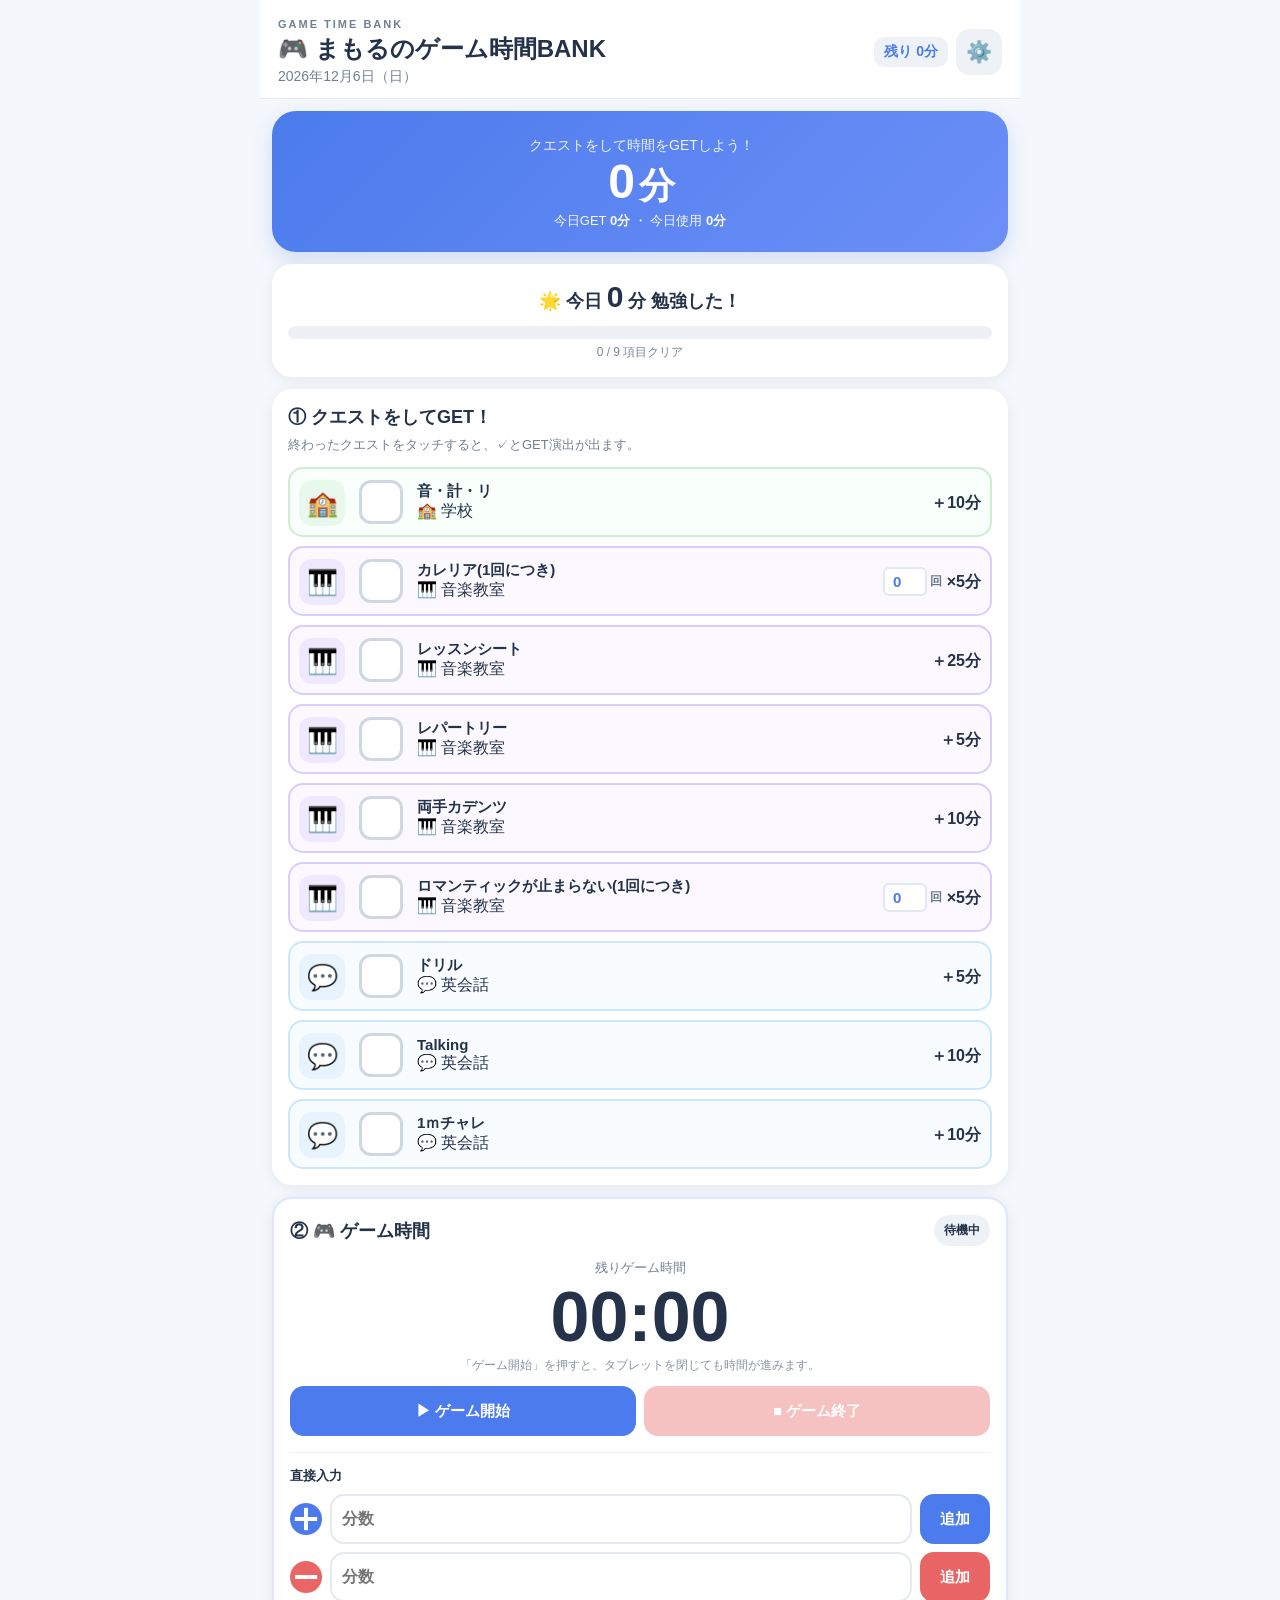
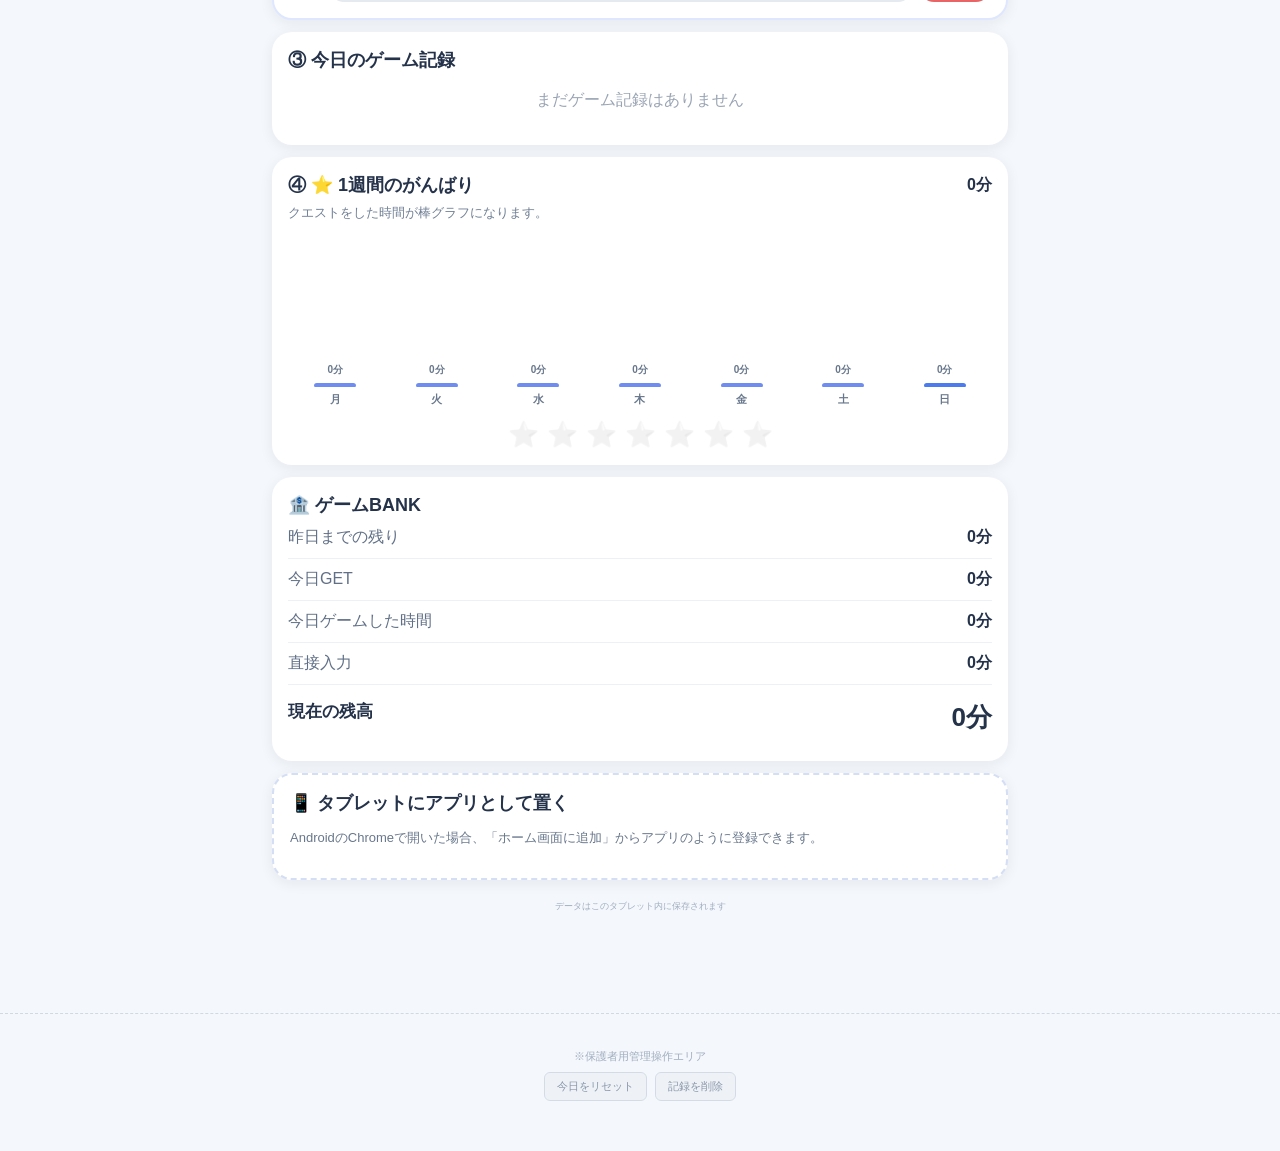
==== commit fb499faa: "Add files via upload" ====
--- a/index.html
+++ b/index.html
@@ -64,13 +64,13 @@
         <div class="quick-title">直接入力</div>
         
         <div class="direct-input-area" style="display: flex; gap: 8px; align-items: center; margin-bottom: 8px;">
-          <img src="+.webp" alt="＋" style="width: 32px; height: 32px; object-fit: contain;">
+          <img src="image/+.webp" alt="" style="width: 32px; height: 32px; object-fit: contain;">
           <input type="number" inputmode="numeric" id="directTimeAddInput" class="big-input" placeholder="分数" min="1" style="flex: 1; min-width: 0; padding: 10px;">
           <button class="big-btn primary" id="applyDirectAddBtn" style="width: auto; padding: 0 20px; white-space: nowrap;">追加</button>
         </div>
         
         <div class="direct-input-area" style="display: flex; gap: 8px; align-items: center;">
-          <img src="-.webp" alt="－" style="width: 32px; height: 32px; object-fit: contain;">
+          <img src="image/-.webp" alt="" style="width: 32px; height: 32px; object-fit: contain;">
           <input type="number" inputmode="numeric" id="directTimeSubInput" class="big-input" placeholder="分数" min="1" style="flex: 1; min-width: 0; padding: 10px;">
           <button class="big-btn danger" id="applyDirectSubBtn" style="width: auto; padding: 0 20px; white-space: nowrap;">追加</button>
         </div>
@@ -125,7 +125,6 @@
     
     <p class="hint">クエスト名・種類・獲得時間を変更できます。☰を上下にスワイプして並び順を変更できます。</p>
     
-    <!-- 追加：クエスト一覧のヘッダー行 -->
     <div class="setting-row" style="font-size:12px; font-weight:bold; color:#68778c; text-align:center; border-bottom:2px solid #e2e8f0; padding-bottom:6px; margin-bottom:10px;">
       <div></div>
       <div>種類</div>
@@ -176,8 +175,6 @@
         <button class="big-btn primary" id="savePasswordBtn" style="width: auto; padding: 0 20px; white-space: nowrap;">変更</button>
       </div>
     </div>
-
-    <!-- 削除された時間修正エリアはここにありました -->
 
     <button class="big-btn primary" id="saveSettings" style="width:100%; margin-top:30px; font-size:16px;">保存して閉じる</button>
     <button class="big-btn primary" id="forceUpdateBtn" style="width:100%; margin-top:12px; background:#fff; border:2px solid #e2e8f0; color:#4b7bec;">🔄 アプリを最新版に更新</button>
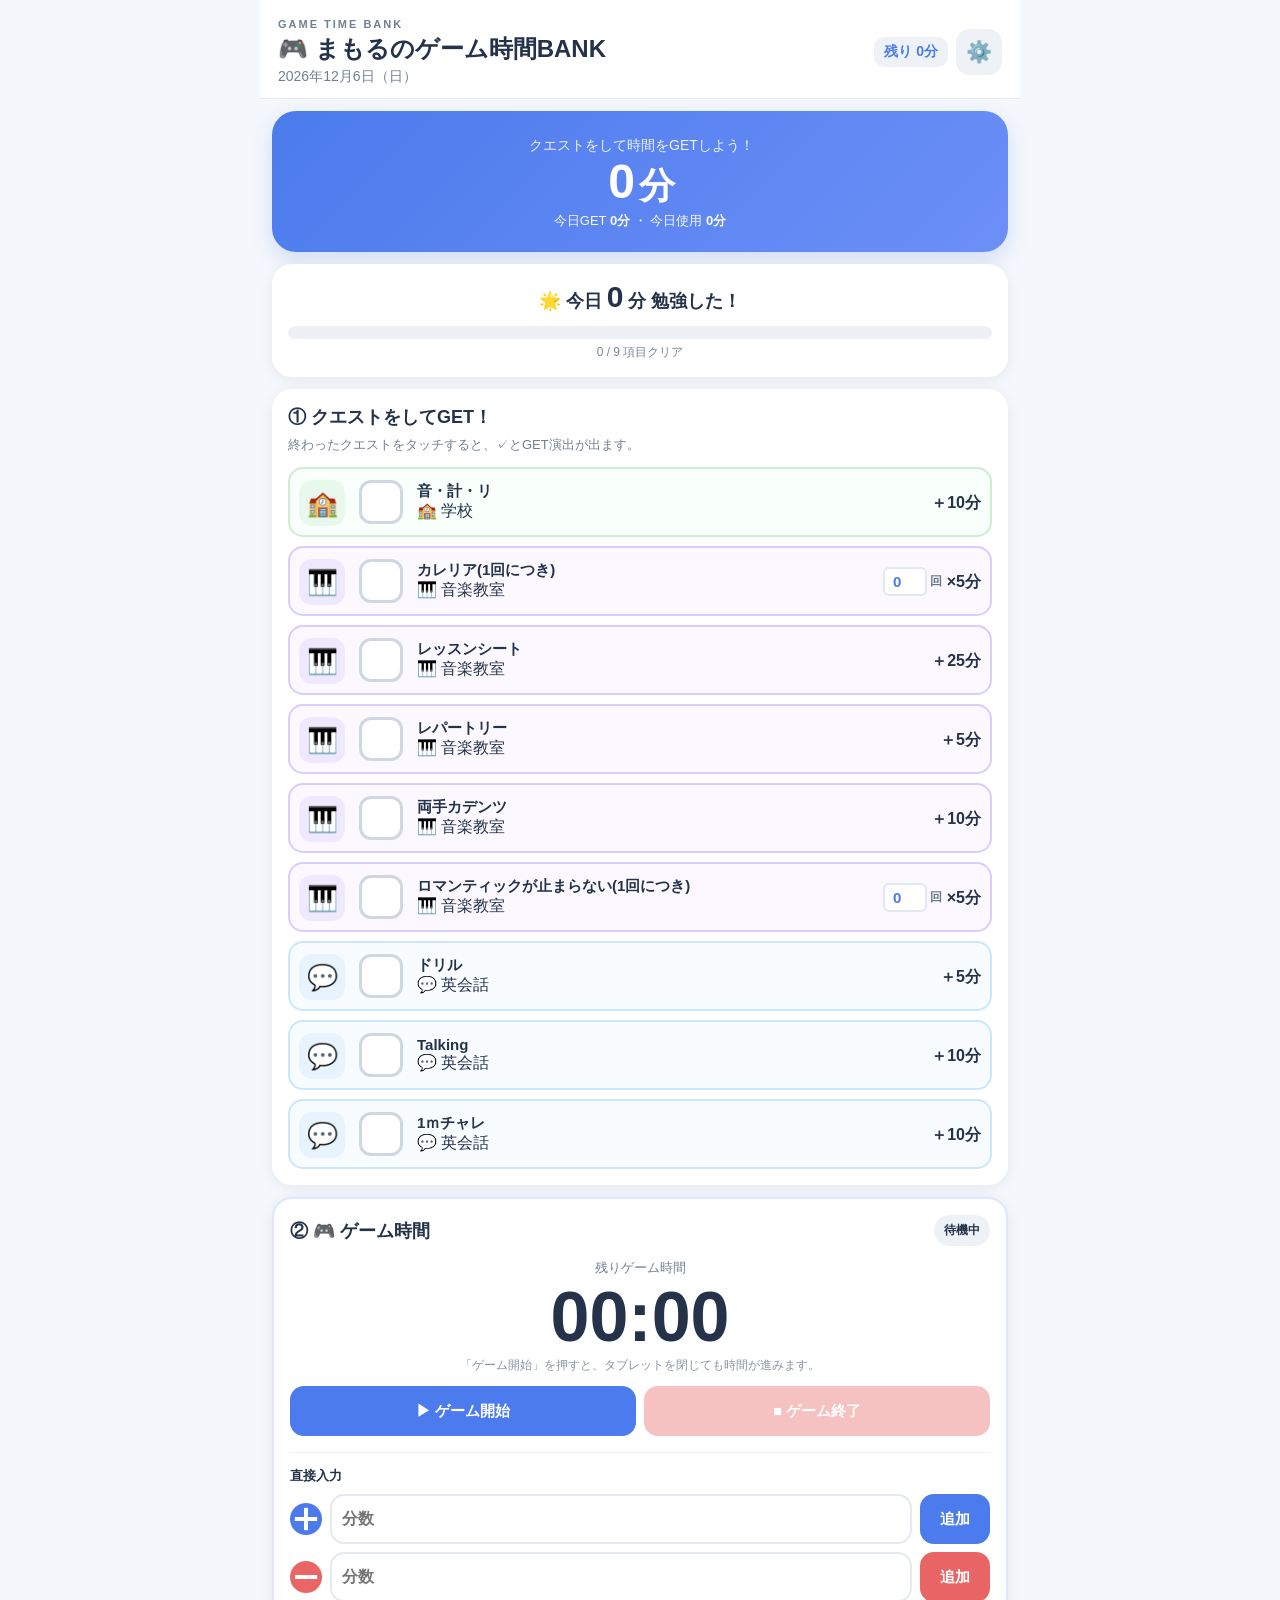
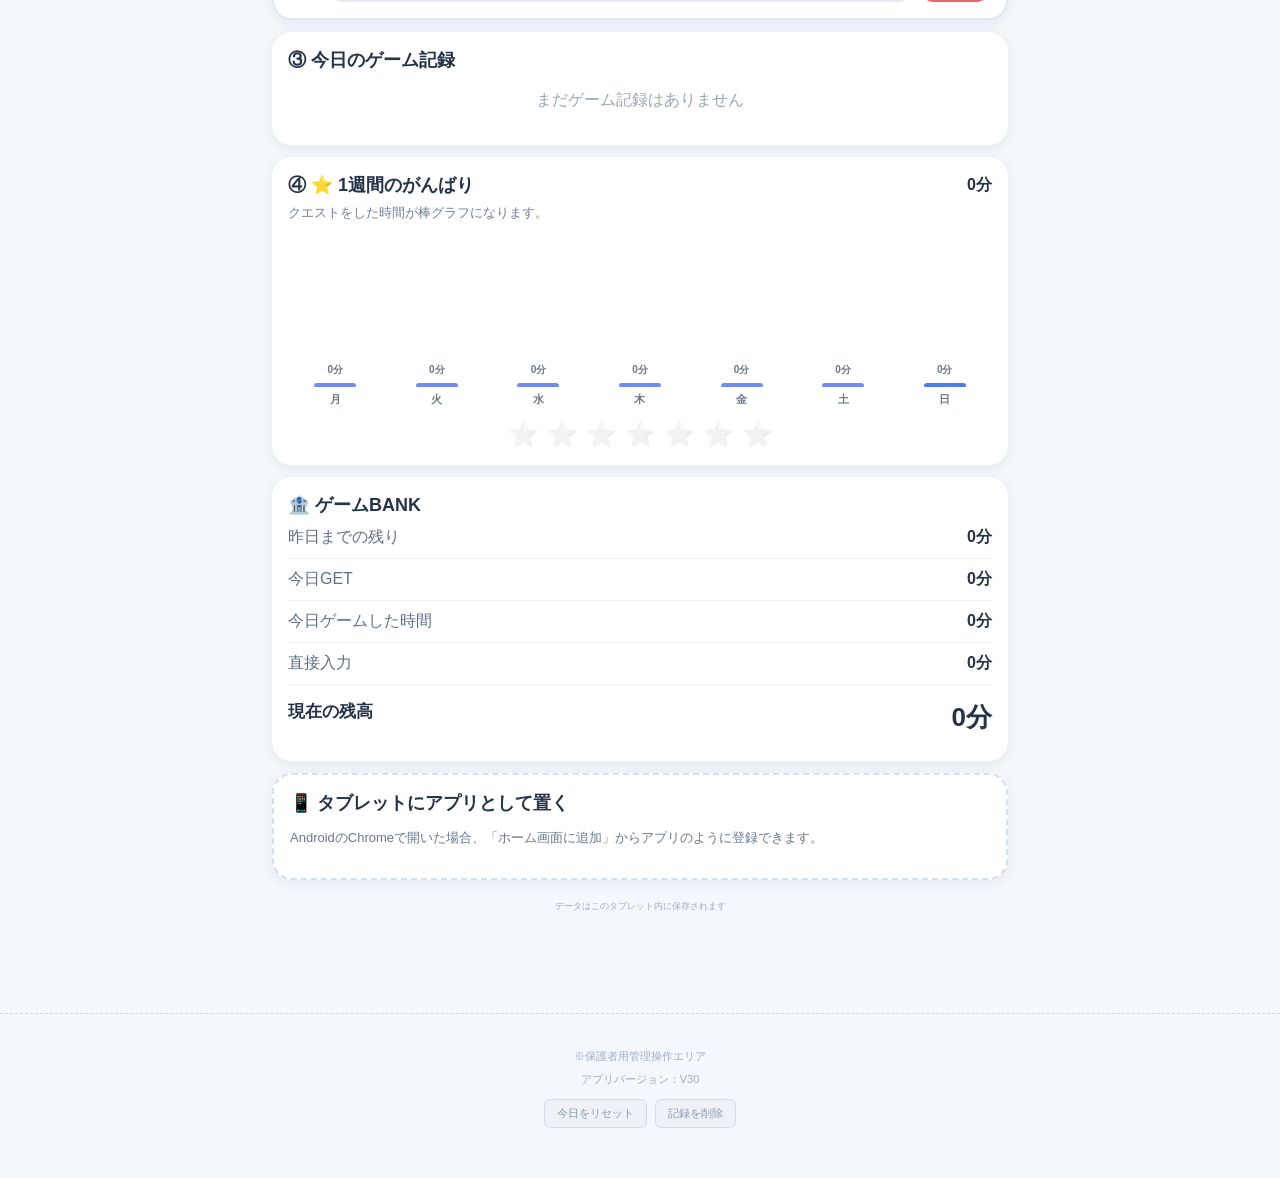
==== commit 40a83871: "Add files via upload" ====
--- a/index.html
+++ b/index.html
@@ -131,7 +131,7 @@
       <div>クエスト名</div>
       <div style="display:flex; flex-direction:row; align-items:center; justify-content:center; gap:8px;">
         <div style="width:50px; text-align:center;">時間</div>
-        <div style="width:60px; text-align:center;">回数枠</div>
+        <div style="width:32px; text-align:center;">回数枠</div>
       </div>
       <div></div>
     </div>
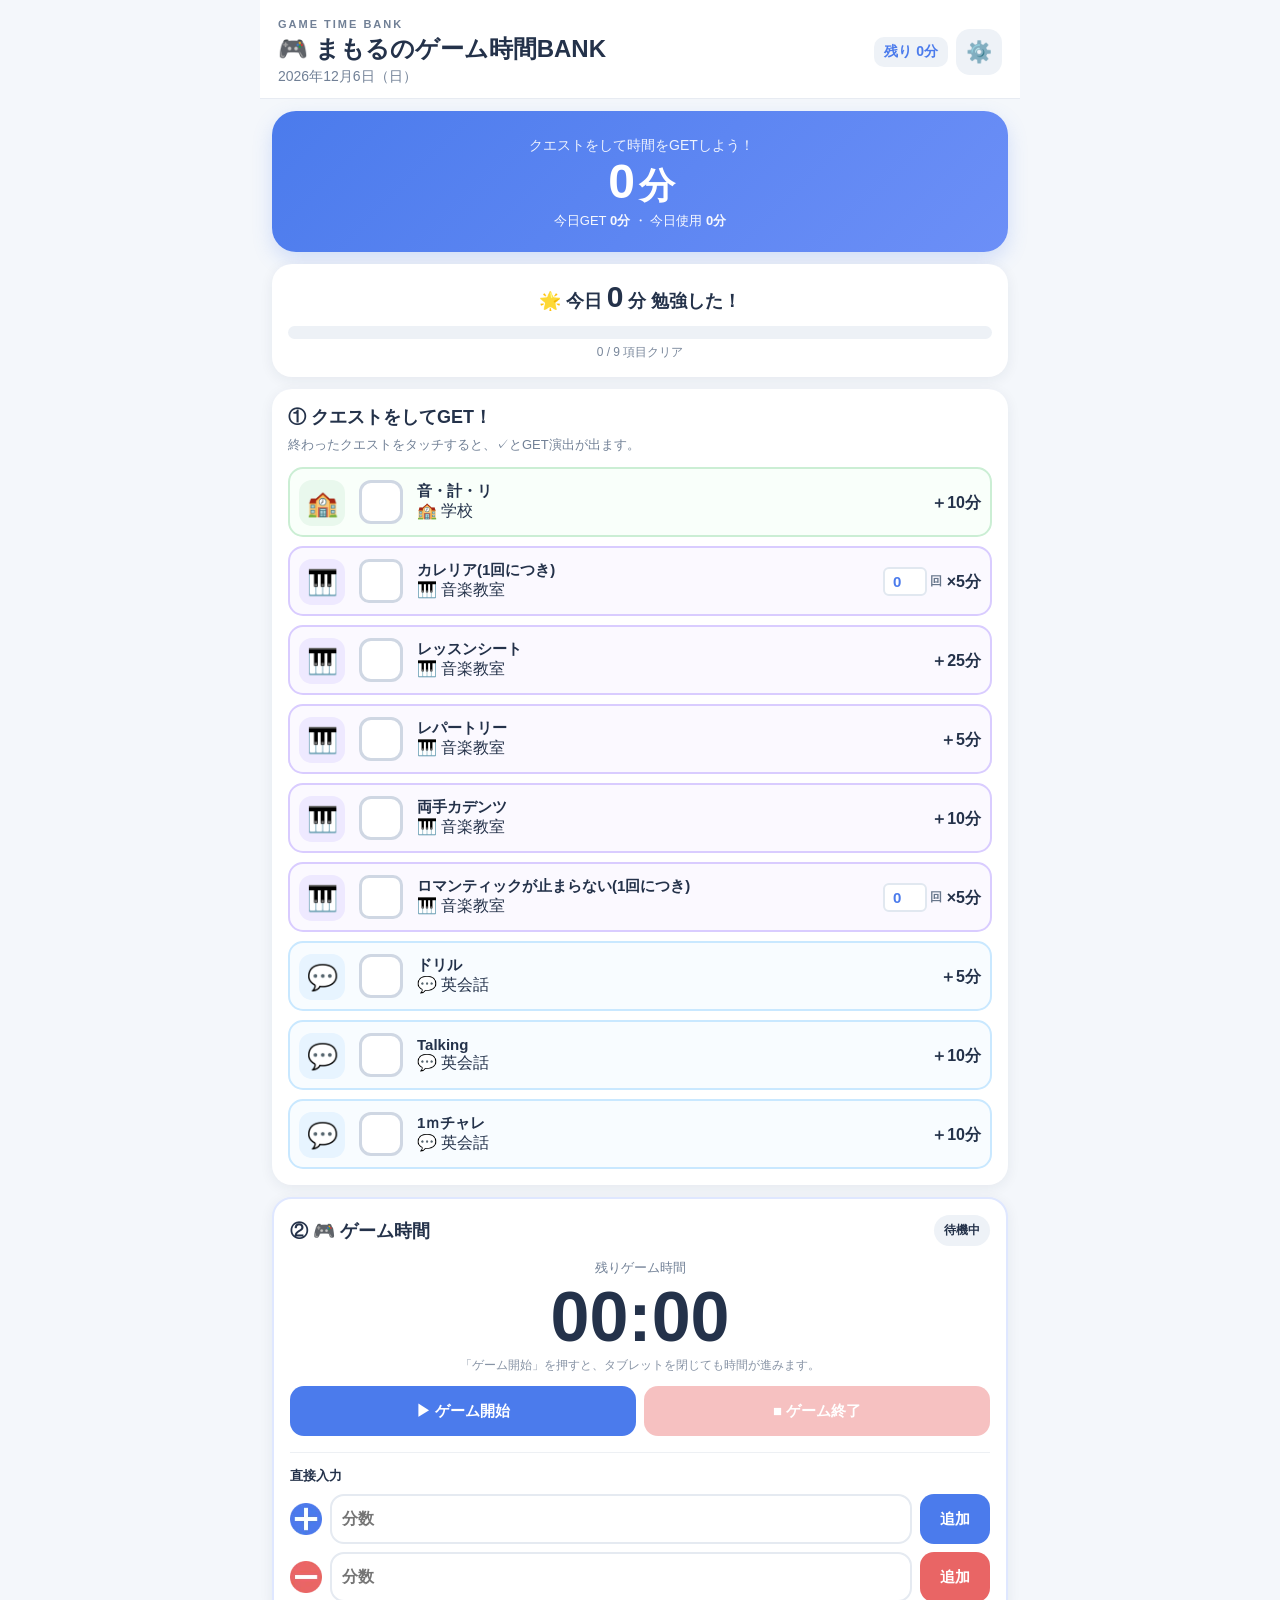
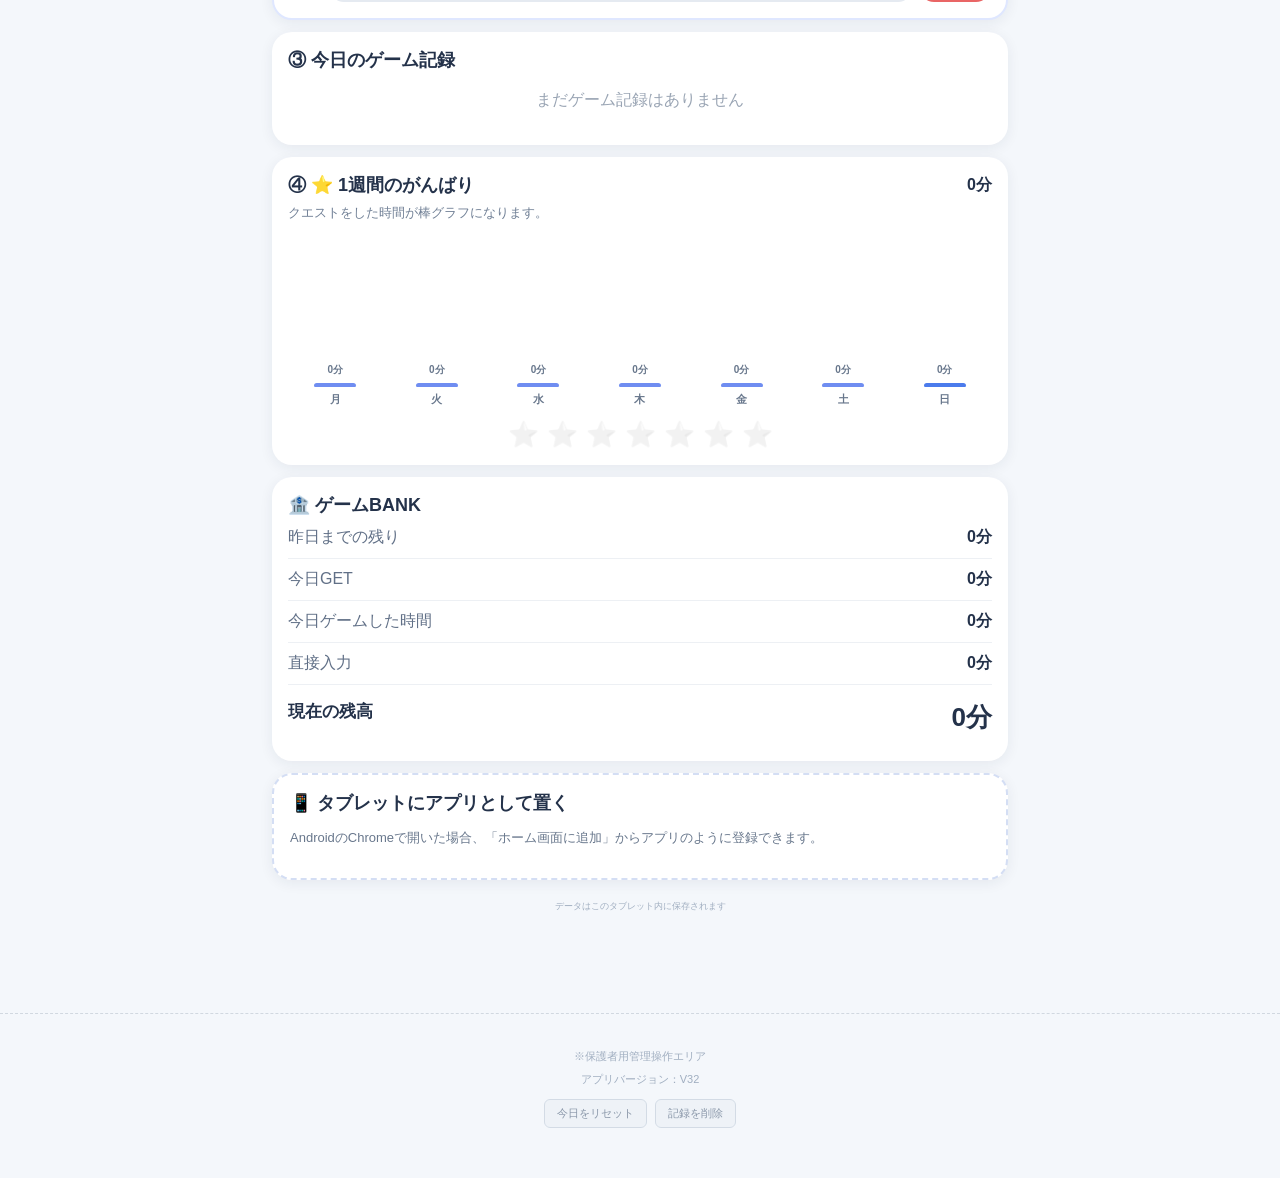
==== commit f642bd49: "Add files via upload" ====
--- a/index.html
+++ b/index.html
@@ -1,201 +1,199 @@
-<!doctype html>
-<html lang="ja">
-<head>
-<meta charset="utf-8">
-<meta name="viewport" content="width=device-width,initial-scale=1,viewport-fit=cover,user-scalable=no">
-<meta name="theme-color" content="#4b7bec">
-<meta name="mobile-web-app-capable" content="yes">
-<meta name="apple-mobile-web-app-capable" content="yes">
-<meta name="apple-mobile-web-app-status-bar-style" content="default">
-<link rel="manifest" href="manifest.webmanifest">
-<link rel="icon" href="icons/icon-192.png">
-<link rel="stylesheet" href="style.css">
-<title>ゲーム時間BANK</title>
-</head>
-<body>
-<div class="app">
-<header class="topbar">
-  <div>
-    <div class="eyebrow">GAME TIME BANK</div>
-    <h1>🎮 まもるのゲーム時間BANK</h1>
-    <div id="todayLabel" class="date"></div>
-  </div>
-  <div style="display:flex; align-items:center; gap:8px;">
-    <div id="stickyTimer" style="font-weight:900; color:#4b7bec; font-size:14px; background:#eef2f7; padding:6px 10px; border-radius:10px; display:none;">残り 0分</div>
-    <button class="icon-btn" id="settingsBtn" aria-label="設定">⚙️</button>
-  </div>
-</header>
-
-  <main>
-    <section class="balance-card">
-      <div class="balance-title">あと <span id="remainMessage">ゲームできるよ！</span></div>
-      <div class="balance" id="balance">0<span>分</span></div>
-      <div class="balance-sub">今日GET <b id="todayEarned">0分</b> ・ 今日使用 <b id="todayUsed">0分</b></div>
-    </section>
-
-    <section class="card achievement-card">
-      <div class="achievement-main">🌟 今日 <strong id="studyTotal">0</strong> 分 勉強した！</div>
-      <div class="progress"><div id="studyProgress"></div></div>
-      <div class="progress-caption"><span id="taskDoneCount">0</span> / <span id="taskTotalCount">0</span> 項目クリア</div>
-    </section>
-
-    <section class="card">
-      <div class="section-head">
-        <h2>① クエストをしてGET！</h2>
-        <button class="small-btn" id="resetTodayBtn">今日をリセット</button>
-      </div>
-      <p class="hint">終わったクエストをタッチすると、✓とGET演出が出ます。</p>
-      <div id="taskList" class="task-list"></div>
-    </section>
-
-    <section class="card game-card">
-      <div class="section-head">
-        <h2>② 🎮 ゲーム時間</h2>
-        <span class="status-pill" id="timerStatus">待機中</span>
-      </div>
-      <div class="countdown-label">残りゲーム時間</div>
-      <div class="timer" id="timer">00:00</div>
-      <div class="timer-note" id="timerNote">「ゲーム開始」を押すとカウントダウンします</div>
-      <div class="timer-actions">
-        <button class="big-btn primary" id="startBtn">▶ ゲーム開始</button>
-        <button class="big-btn danger" id="finishBtn" disabled>■ ゲーム終了</button>
-      </div>
-      <div class="quick-use">
-        <div class="quick-title">直接入力</div>
-        
-        <div class="direct-input-area" style="display: flex; gap: 8px; align-items: center; margin-bottom: 8px;">
-          <img src="image/+.webp" alt="" style="width: 32px; height: 32px; object-fit: contain;">
-          <input type="number" inputmode="numeric" id="directTimeAddInput" class="big-input" placeholder="分数" min="1" style="flex: 1; min-width: 0; padding: 10px;">
-          <button class="big-btn primary" id="applyDirectAddBtn" style="width: auto; padding: 0 20px; white-space: nowrap;">追加</button>
-        </div>
-        
-        <div class="direct-input-area" style="display: flex; gap: 8px; align-items: center;">
-          <img src="image/-.webp" alt="" style="width: 32px; height: 32px; object-fit: contain;">
-          <input type="number" inputmode="numeric" id="directTimeSubInput" class="big-input" placeholder="分数" min="1" style="flex: 1; min-width: 0; padding: 10px;">
-          <button class="big-btn danger" id="applyDirectSubBtn" style="width: auto; padding: 0 20px; white-space: nowrap;">追加</button>
-        </div>
-        
-      </div>
-    </section>
-
-    <section class="card">
-      <div class="section-head">
-        <h2>③ 今日のゲーム記録</h2>
-        <button class="small-btn" id="clearLogsBtn">記録を削除</button>
-      </div>
-      <div id="logs" class="logs"></div>
-    </section>
-
-    <section class="card week-card">
-      <div class="section-head">
-        <h2>④ ⭐ 1週間のがんばり</h2>
-        <span class="week-total" id="weekTotal">0分</span>
-      </div>
-      <p class="hint">クエストをした時間が棒グラフになります。</p>
-      <div id="weekChart" class="week-chart"></div>
-      <div class="star-row" id="starRow"></div>
-    </section>
-
-    <section class="card summary-card">
-      <h2>🏦 ゲームBANK</h2>
-      <div class="summary-row"><span>昨日までの残り</span><b id="carry">0分</b></div>
-      <div class="summary-row"><span>今日GET</span><b id="sumEarn">＋0分</b></div>
-      <div class="summary-row"><span>今日ゲームした時間</span><b id="sumPlay">−0分</b></div>
-      <div class="summary-row"><span>直接入力</span><b id="sumDirect">0分</b></div>
-      <div class="summary-total"><span>現在の残高</span><strong id="summaryBalance">0分</strong></div>
-    </section>
-
-    <section class="card install-card" id="installCard">
-      <h2>📱 タブレットにアプリとして置く</h2>
-      <p id="installText">AndroidのChromeで開いた場合、「ホーム画面に追加」からアプリのように登録できます。</p>
-      <button class="big-btn primary" id="installBtn" hidden>＋ ホーム画面に追加</button>
-    </section>
-  </main>
-  
-  <div style="font-size: 9px; text-align: center; color: #a0aec0; margin: 20px auto; width: 100%;">
-    データはこのタブレット内に保存されます
-  </div>
-</div>
-
-<div class="toast" id="toast"></div>
-
-<div class="modal" id="settingsModal" aria-hidden="true">
-  <div class="modal-box">
-    <div class="modal-head"><h2>⚙️ 保護者設定</h2><button id="closeSettings" class="icon-btn">✕</button></div>
-    
-    <p class="hint">クエスト名・種類・獲得時間を変更できます。☰を上下にスワイプして並び順を変更できます。</p>
-    
-    <div class="setting-row" style="font-size:12px; font-weight:bold; color:#68778c; text-align:center; border-bottom:2px solid #e2e8f0; padding-bottom:6px; margin-bottom:10px;">
-      <div></div>
-      <div>種類</div>
-      <div>クエスト名</div>
-      <div style="display:flex; flex-direction:row; align-items:center; justify-content:center; gap:8px;">
-        <div style="width:50px; text-align:center;">時間</div>
-        <div style="width:32px; text-align:center;">回数枠</div>
-      </div>
-      <div></div>
-    </div>
-    
-    <div id="settingsTasks"></div>
-    <button class="big-btn primary" id="addTaskBtn" style="margin-bottom: 20px;">＋ クエストを追加</button>
-
-    <div class="category-manager">
-      <h3>🏷️ 種類の編集</h3>
-      <p class="hint">種類名とアイコンを変更できます。アイコンをタッチして変更、✕で削除できます。</p>
-      <div id="categorySettings"></div>
-      <button class="big-btn" id="addCategoryBtn" style="margin-top:10px; background:#fff; border:2px solid #e2e8f0; color:#3d4e67;">＋ 種類を追加</button>
-    </div>
-
-    <div class="report-section">
-      <h3>📊 月間レポート</h3>
-      <p class="hint">月ごとのクエストクリア時間（種類別）を確認できます。</p>
-      <div id="monthlyReport"></div>
-    </div>
-
-    <div class="sound-section" style="margin:18px 0;padding:14px;background:#f7f9fc;border-radius:14px">
-      <h3 style="margin:0 0 8px;font-size:17px">🎵 音声・効果音設定</h3>
-      <label style="display:block; margin-bottom:12px; font-size:15px; cursor:pointer;">
-        <input type="checkbox" id="soundSeCheck" style="transform:scale(1.3); margin-right:8px;">効果音（SE）を鳴らす
-      </label>
-      <label style="display:block; font-size:15px; cursor:pointer;">
-        <input type="checkbox" id="soundVoiceCheck" style="transform:scale(1.3); margin-right:8px;">音声（ボイス）を鳴らす
-      </label>
-    </div>
-
-    <div class="password-section">
-      <h3>🔒 パスワード設定</h3>
-      <p class="hint">この設定画面を開くためのパスワードを変更・無効化できます。</p>
-      
-      <label style="display:block; margin-bottom:12px; font-size:15px; font-weight:bold; cursor:pointer;">
-        <input type="checkbox" id="requirePasswordCheck" style="transform:scale(1.3); margin-right:8px;">パスワードを要求する
-      </label>
-      
-      <div class="password-row" style="display: flex; gap: 8px; align-items: center;">
-        <input type="text" id="parentPassword" placeholder="新しいパスワード（例：1234）" style="flex: 1; min-width: 0;">
-        <button class="big-btn primary" id="savePasswordBtn" style="width: auto; padding: 0 20px; white-space: nowrap;">変更</button>
-      </div>
-    </div>
-
-    <button class="big-btn primary" id="saveSettings" style="width:100%; margin-top:30px; font-size:16px;">保存して閉じる</button>
-    <button class="big-btn primary" id="forceUpdateBtn" style="width:100%; margin-top:12px; background:#fff; border:2px solid #e2e8f0; color:#4b7bec;">🔄 アプリを最新版に更新</button>
-
-    <div style="text-align:center; margin-top:30px;">
-      <button id="factoryReset" style="background:none; border:none; color:#cbd5e0; font-size:12px; text-decoration:underline; cursor:pointer;">全データ初期化</button>
-    </div>
-  </div>
-</div>
-
-<script src="app.js"></script>
-<script>
-let deferredInstallPrompt=null;
-window.addEventListener("beforeinstallprompt",e=>{e.preventDefault();deferredInstallPrompt=e;document.getElementById("installBtn").hidden=false});
-document.getElementById("installBtn").onclick=async()=>{
- if(!deferredInstallPrompt)return;
- deferredInstallPrompt.prompt();
- await deferredInstallPrompt.userChoice;
- deferredInstallPrompt=null;
- document.getElementById("installBtn").hidden=true;
-};
-</script>
-</body>
+<!doctype html>
+<html lang="ja">
+<head>
+<meta charset="utf-8">
+<meta name="viewport" content="width=device-width,initial-scale=1,viewport-fit=cover,user-scalable=no">
+<meta name="theme-color" content="#4b7bec">
+<meta name="mobile-web-app-capable" content="yes">
+<meta name="apple-mobile-web-app-capable" content="yes">
+<meta name="apple-mobile-web-app-status-bar-style" content="default">
+<link rel="manifest" href="manifest.webmanifest">
+<link rel="icon" href="icons/icon-192.png">
+<link rel="stylesheet" href="style.css">
+<title>ゲーム時間BANK</title>
+</head>
+<body>
+<div class="app">
+<header class="topbar">
+  <div>
+    <div class="eyebrow">GAME TIME BANK</div>
+    <h1>🎮 まもるのゲーム時間BANK</h1>
+    <div id="todayLabel" class="date"></div>
+  </div>
+  <div style="display:flex; align-items:center; gap:8px;">
+    <div id="stickyTimer" style="font-weight:900; color:#4b7bec; font-size:14px; background:#eef2f7; padding:6px 10px; border-radius:10px; display:none;">残り 0分</div>
+    <button class="icon-btn" id="settingsBtn" aria-label="設定">⚙️</button>
+  </div>
+</header>
+
+  <main>
+    <section class="balance-card">
+      <div class="balance-title">あと <span id="remainMessage">ゲームできるよ！</span></div>
+      <div class="balance" id="balance">0<span>分</span></div>
+      <div class="balance-sub">今日GET <b id="todayEarned">0分</b> ・ 今日使用 <b id="todayUsed">0分</b></div>
+    </section>
+
+    <section class="card achievement-card">
+      <div class="achievement-main">🌟 今日 <strong id="studyTotal">0</strong> 分 勉強した！</div>
+      <div class="progress"><div id="studyProgress"></div></div>
+      <div class="progress-caption"><span id="taskDoneCount">0</span> / <span id="taskTotalCount">0</span> 項目クリア</div>
+    </section>
+
+    <section class="card">
+      <div class="section-head">
+        <h2>① クエストをしてGET！</h2>
+        <button class="small-btn" id="resetTodayBtn">今日をリセット</button>
+      </div>
+      <p class="hint">終わったクエストをタッチすると、✓とGET演出が出ます。</p>
+      <div id="taskList" class="task-list"></div>
+    </section>
+
+    <section class="card game-card">
+      <div class="section-head">
+        <h2>② 🎮 ゲーム時間</h2>
+        <span class="status-pill" id="timerStatus">待機中</span>
+      </div>
+      <div class="countdown-label">残りゲーム時間</div>
+      <div class="timer" id="timer">00:00</div>
+      <div class="timer-note" id="timerNote">「ゲーム開始」を押すとカウントダウンします</div>
+      <div class="timer-actions">
+        <button class="big-btn primary" id="startBtn">▶ ゲーム開始</button>
+        <button class="big-btn danger" id="finishBtn" disabled>■ ゲーム終了</button>
+      </div>
+      <div class="quick-use">
+        <div class="quick-title">直接入力</div>
+        
+        <div class="direct-input-area" style="display: flex; gap: 8px; align-items: center; margin-bottom: 8px;">
+          <img src="image/+.webp" alt="" style="width: 32px; height: 32px; object-fit: contain;">
+          <input type="number" inputmode="numeric" id="directTimeAddInput" class="big-input" placeholder="分数" min="1" style="flex: 1; min-width: 0; padding: 10px;">
+          <button class="big-btn primary" id="applyDirectAddBtn" style="width: auto; padding: 0 20px; white-space: nowrap;">追加</button>
+        </div>
+        
+        <div class="direct-input-area" style="display: flex; gap: 8px; align-items: center;">
+          <img src="image/-.webp" alt="" style="width: 32px; height: 32px; object-fit: contain;">
+          <input type="number" inputmode="numeric" id="directTimeSubInput" class="big-input" placeholder="分数" min="1" style="flex: 1; min-width: 0; padding: 10px;">
+          <button class="big-btn danger" id="applyDirectSubBtn" style="width: auto; padding: 0 20px; white-space: nowrap;">追加</button>
+        </div>
+        
+      </div>
+    </section>
+
+    <section class="card">
+      <div class="section-head">
+        <h2>③ 今日のゲーム記録</h2>
+        <button class="small-btn" id="clearLogsBtn">記録を削除</button>
+      </div>
+      <div id="logs" class="logs"></div>
+    </section>
+
+    <section class="card week-card">
+      <div class="section-head">
+        <h2>④ ⭐ 1週間のがんばり</h2>
+        <span class="week-total" id="weekTotal">0分</span>
+      </div>
+      <p class="hint">クエストをした時間が棒グラフになります。</p>
+      <div id="weekChart" class="week-chart"></div>
+      <div class="star-row" id="starRow"></div>
+    </section>
+
+    <section class="card summary-card">
+      <h2>🏦 ゲームBANK</h2>
+      <div class="summary-row"><span>昨日までの残り</span><b id="carry">0分</b></div>
+      <div class="summary-row"><span>今日GET</span><b id="sumEarn">＋0分</b></div>
+      <div class="summary-row"><span>今日ゲームした時間</span><b id="sumPlay">−0分</b></div>
+      <div class="summary-row"><span>直接入力</span><b id="sumDirect">0分</b></div>
+      <div class="summary-total"><span>現在の残高</span><strong id="summaryBalance">0分</strong></div>
+    </section>
+
+    <section class="card install-card" id="installCard">
+      <h2>📱 タブレットにアプリとして置く</h2>
+      <p id="installText">AndroidのChromeで開いた場合、「ホーム画面に追加」からアプリのように登録できます。</p>
+      <button class="big-btn primary" id="installBtn" hidden>＋ ホーム画面に追加</button>
+    </section>
+  </main>
+  
+  <div style="font-size: 9px; text-align: center; color: #a0aec0; margin: 20px auto; width: 100%;">
+    データはこのタブレット内に保存されます
+  </div>
+</div>
+
+<div class="toast" id="toast"></div>
+
+<div class="modal" id="settingsModal" aria-hidden="true">
+  <div class="modal-box">
+    <div class="modal-head"><h2>⚙️ 保護者設定</h2><button id="closeSettings" class="icon-btn">✕</button></div>
+    
+    <p class="hint">クエスト名・種類・獲得時間を変更できます。☰を上下にスワイプして並び順を変更できます。</p>
+    
+    <div class="setting-row" style="font-size:12px; font-weight:bold; color:#68778c; text-align:center; border-bottom:2px solid #e2e8f0; padding-bottom:6px; margin-bottom:10px;">
+      <div></div>
+      <div>種類</div>
+      <div>クエスト名</div>
+      <div>時間</div>
+      <div>回数枠</div>
+      <div></div>
+    </div>
+    
+    <div id="settingsTasks"></div>
+    <button class="big-btn primary" id="addTaskBtn" style="margin-bottom: 20px;">＋ クエストを追加</button>
+
+    <div class="category-manager">
+      <h3>🏷️ 種類の編集</h3>
+      <p class="hint">種類名とアイコンを変更できます。アイコンをタッチして変更、✕で削除できます。</p>
+      <div id="categorySettings"></div>
+      <button class="big-btn" id="addCategoryBtn" style="margin-top:10px; background:#fff; border:2px solid #e2e8f0; color:#3d4e67;">＋ 種類を追加</button>
+    </div>
+
+    <div class="report-section">
+      <h3>📊 月間レポート</h3>
+      <p class="hint">月ごとのクエストクリア時間（種類別）を確認できます。</p>
+      <div id="monthlyReport"></div>
+    </div>
+
+    <div class="sound-section" style="margin:18px 0;padding:14px;background:#f7f9fc;border-radius:14px">
+      <h3 style="margin:0 0 8px;font-size:17px">🎵 音声・効果音設定</h3>
+      <label style="display:block; margin-bottom:12px; font-size:15px; cursor:pointer;">
+        <input type="checkbox" id="soundSeCheck" style="transform:scale(1.3); margin-right:8px;">効果音（SE）を鳴らす
+      </label>
+      <label style="display:block; font-size:15px; cursor:pointer;">
+        <input type="checkbox" id="soundVoiceCheck" style="transform:scale(1.3); margin-right:8px;">音声（ボイス）を鳴らす
+      </label>
+    </div>
+
+    <div class="password-section">
+      <h3>🔒 パスワード設定</h3>
+      <p class="hint">この設定画面を開くためのパスワードを変更・無効化できます。</p>
+      
+      <label style="display:block; margin-bottom:12px; font-size:15px; font-weight:bold; cursor:pointer;">
+        <input type="checkbox" id="requirePasswordCheck" style="transform:scale(1.3); margin-right:8px;">パスワードを要求する
+      </label>
+      
+      <div class="password-row" style="display: flex; gap: 8px; align-items: center;">
+        <input type="text" id="parentPassword" placeholder="新しいパスワード（例：1234）" style="flex: 1; min-width: 0;">
+        <button class="big-btn primary" id="savePasswordBtn" style="width: auto; padding: 0 20px; white-space: nowrap;">変更</button>
+      </div>
+    </div>
+
+    <button class="big-btn primary" id="saveSettings" style="width:100%; margin-top:30px; font-size:16px;">保存して閉じる</button>
+    <button class="big-btn primary" id="forceUpdateBtn" style="width:100%; margin-top:12px; background:#fff; border:2px solid #e2e8f0; color:#4b7bec;">🔄 アプリを最新版に更新</button>
+
+    <div style="text-align:center; margin-top:30px;">
+      <button id="factoryReset" style="background:none; border:none; color:#cbd5e0; font-size:12px; text-decoration:underline; cursor:pointer;">全データ初期化</button>
+    </div>
+  </div>
+</div>
+
+<script src="app.js"></script>
+<script>
+let deferredInstallPrompt=null;
+window.addEventListener("beforeinstallprompt",e=>{e.preventDefault();deferredInstallPrompt=e;document.getElementById("installBtn").hidden=false});
+document.getElementById("installBtn").onclick=async()=>{
+ if(!deferredInstallPrompt)return;
+ deferredInstallPrompt.prompt();
+ await deferredInstallPrompt.userChoice;
+ deferredInstallPrompt=null;
+ document.getElementById("installBtn").hidden=true;
+};
+</script>
+</body>
 </html>
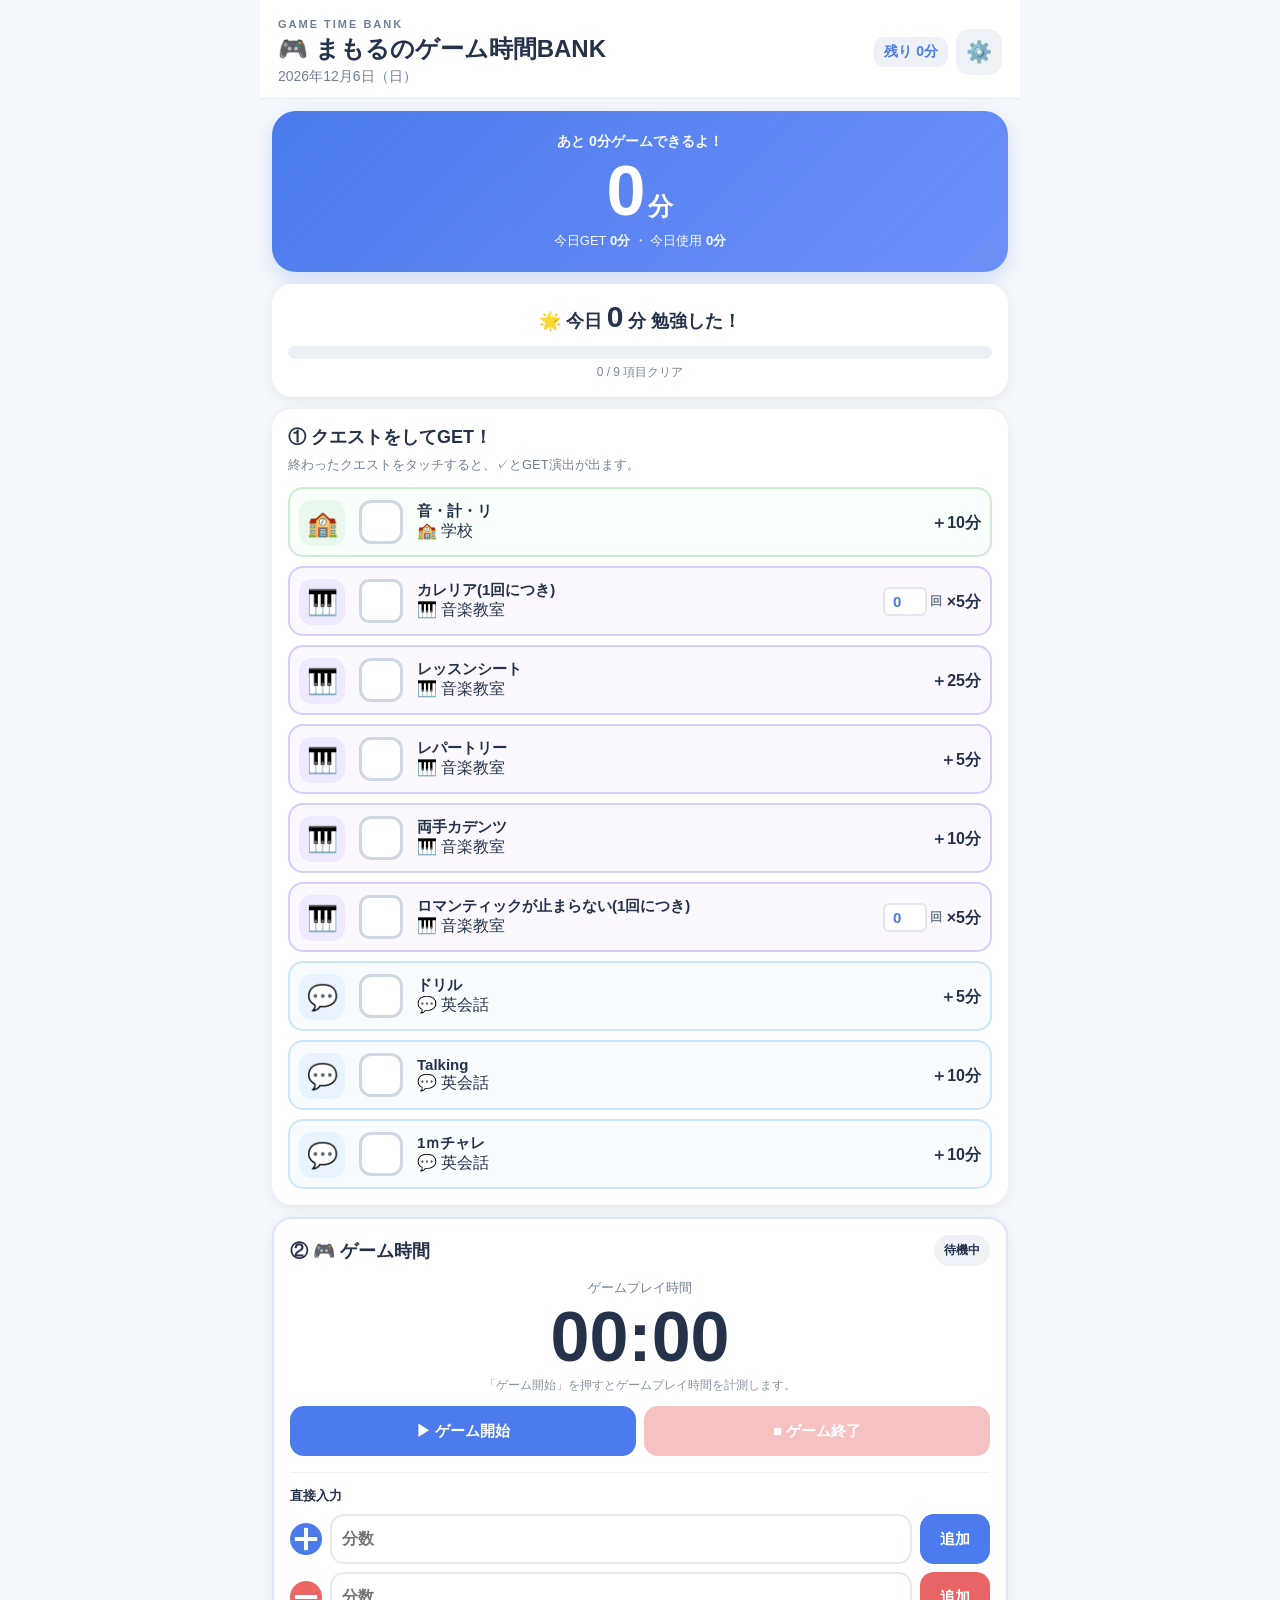
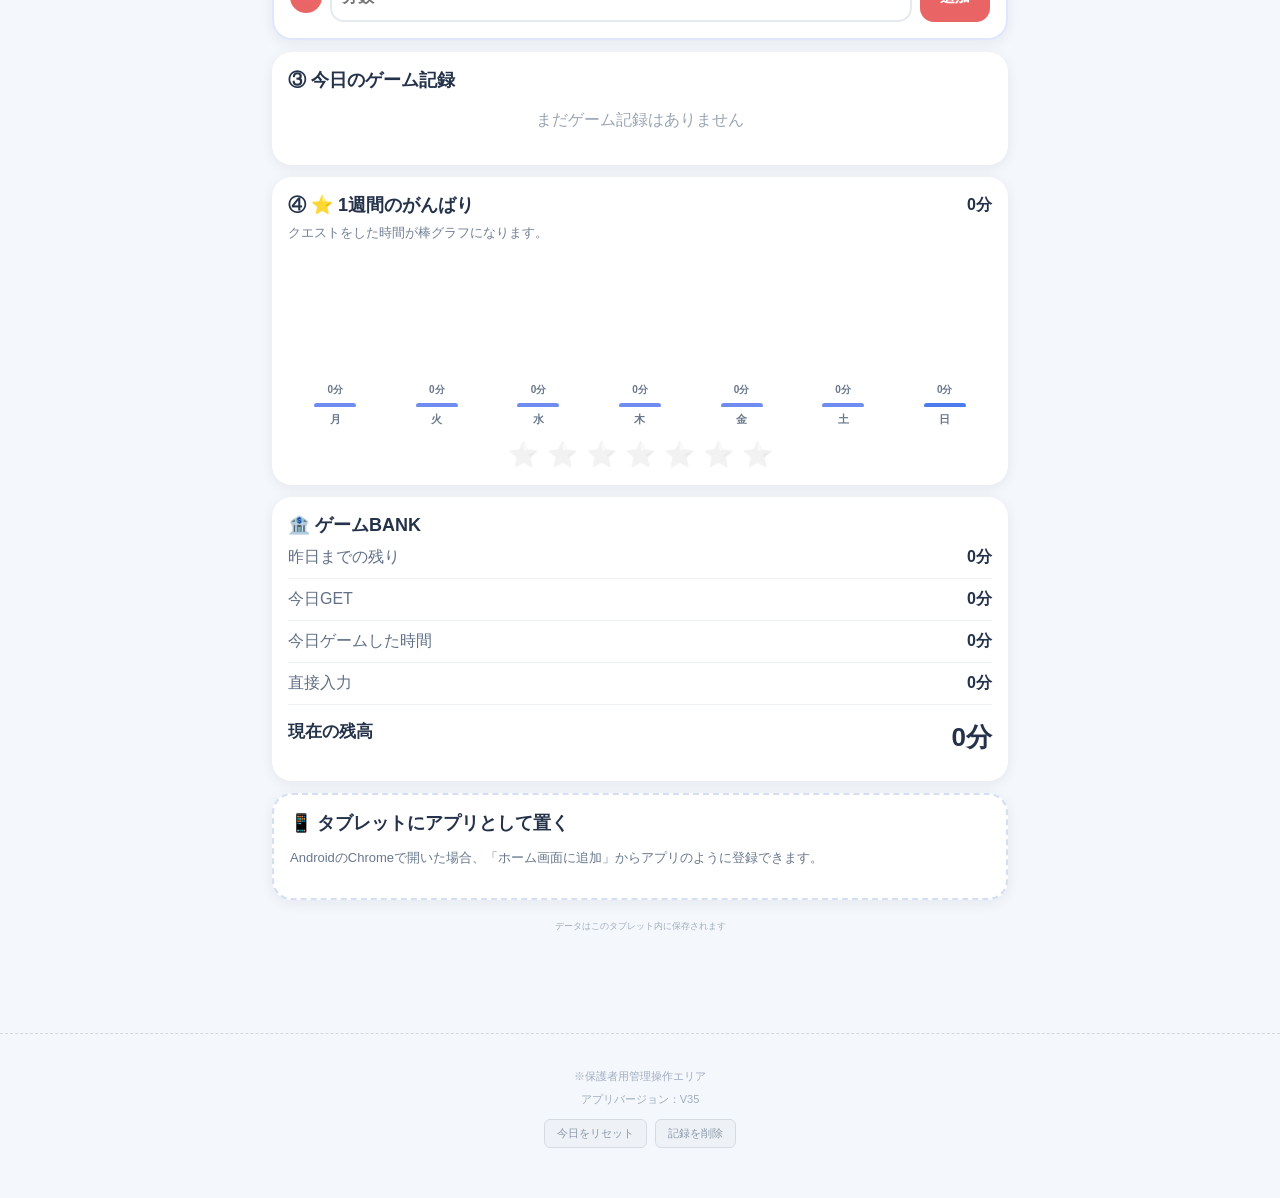
==== commit 8ffd3d84: "Add files via upload" ====
--- a/index.html
+++ b/index.html
@@ -53,7 +53,7 @@
         <h2>② 🎮 ゲーム時間</h2>
         <span class="status-pill" id="timerStatus">待機中</span>
       </div>
-      <div class="countdown-label">残りゲーム時間</div>
+      <div class="countdown-label">ゲームプレイ時間</div>
       <div class="timer" id="timer">00:00</div>
       <div class="timer-note" id="timerNote">「ゲーム開始」を押すとカウントダウンします</div>
       <div class="timer-actions">
--- a/style.css
+++ b/style.css
@@ -1,74 +1,96 @@
-*{box-sizing:border-box}html,body{margin:0;padding:0;background:#f4f7fb;color:#24324a;font-family:-apple-system,BlinkMacSystemFont,"Segoe UI","Noto Sans JP",sans-serif;touch-action:manipulation}body{min-height:100vh}.app{max-width:760px;margin:auto;padding-bottom:30px}.topbar{display:flex;justify-content:space-between;align-items:center;padding:18px 18px 12px;background:#fff;border-bottom:1px solid #e7ebf2;position:sticky;top:0;z-index:3}.eyebrow{font-size:11px;letter-spacing:2px;color:#718096;font-weight:800}h1{font-size:24px;margin:3px 0}.date{font-size:14px;color:#718096}.icon-btn{border:0;background:#eef2f7;border-radius:14px;width:46px;height:46px;font-size:21px;cursor:pointer}.card{background:#fff;margin:12px;border-radius:20px;padding:16px;box-shadow:0 3px 14px #20304012}.balance-card{margin:12px;padding:22px;border-radius:24px;background:linear-gradient(135deg,#4b7bec,#6c8ff7);color:#fff;text-align:center;box-shadow:0 8px 20px #4b7bec35}.balance-title{font-size:14px;font-weight:800;opacity:.95}.balance{font-size:70px;line-height:1.02;font-weight:900;margin:5px 0}.balance span{font-size:25px;margin-left:3px}.balance-sub{font-size:13px;opacity:.95}.achievement-card{text-align:center}.achievement-main{font-size:18px;font-weight:800}.achievement-main strong{font-size:30px}.progress{height:13px;background:#edf1f6;border-radius:99px;overflow:hidden;margin:12px 0 5px}.progress>div{height:100%;width:0;background:#58b87b;border-radius:99px;transition:width .5s}.progress-caption{font-size:12px;color:#78869a}.section-head{display:flex;justify-content:space-between;align-items:center;gap:10px}h2{font-size:18px;margin:0}.hint{font-size:13px;color:#718096;margin:7px 0 13px}.small-btn{border:0;background:#eef2f7;color:#506176;border-radius:10px;padding:8px 10px;font-size:12px;font-weight:700}.task-list{display:grid;gap:9px}.task{display:grid;grid-template-columns:50px 48px 1fr auto;align-items:center;gap:10px;border:2px solid #e8edf4;border-radius:15px;padding:9px;cursor:pointer;user-select:none;min-height:65px;transition:.15s}.task:active{transform:scale(.98)}.task.done{border-color:#65b889;background:#f0fbf5}.check{width:44px;height:44px;border-radius:12px;border:3px solid #cfd7e3;display:flex;align-items:center;justify-content:center;font-size:25px;background:#fff}.task.done .check{border-color:#43a96f;background:#43a96f;color:#fff}.task.done .check{animation:pop .35s ease}.task-name{font-size:15px;font-weight:800}.task-cat{font-size:11px;color:#8793a5;margin-top:2px}.points{font-size:16px;font-weight:900;white-space:nowrap}.game-card{border:2px solid #dfe7ff}.status-pill{font-size:12px;background:#eef2f7;border-radius:20px;padding:7px 10px;font-weight:800}.countdown-label{text-align:center;font-size:13px;color:#718096;margin-top:13px}.timer{text-align:center;font-variant-numeric:tabular-nums;font-size:70px;font-weight:900;margin:0}.timer.running{animation:pulse 1.8s infinite}.timer-note{text-align:center;font-size:12px;color:#8793a5;margin-bottom:12px}.timer-actions{display:grid;grid-template-columns:1fr 1fr;gap:8px}.big-btn{min-height:50px;border:0;border-radius:14px;background:#edf1f6;color:#34435a;font-size:15px;font-weight:900;padding:10px;cursor:pointer;width:100%}.big-btn:disabled{opacity:.4}.big-btn:active,.quick-grid button:active{transform:scale(.97)}.primary{background:#4b7bec;color:#fff}.warning{background:#f5c451;color:#473900}.danger{background:#e96565;color:#fff}.quick-use{margin-top:16px;padding-top:14px;border-top:1px solid #edf0f4}.quick-title{font-size:13px;font-weight:800;margin-bottom:9px}.quick-grid{display:grid;grid-template-columns:repeat(3,1fr);gap:7px}.quick-grid button{min-height:48px;border:2px solid #e5eaf1;background:#fff;border-radius:12px;font-size:15px;font-weight:900;color:#3d4e67}.logs{display:grid;gap:7px}.log{display:grid;grid-template-columns:1fr auto auto;gap:8px;align-items:center;border-bottom:1px solid #edf0f4;padding:8px 0}.log:last-child{border-bottom:0}.log-time{font-size:13px;font-weight:800}.log-kind{font-size:11px;color:#8b97a8}.log-use{font-weight:900}.log-remain{font-size:12px;color:#64748b}.empty{text-align:center;color:#9aa5b4;padding:18px 0}.week-total{font-size:16px;font-weight:900}.week-chart{display:grid;grid-template-columns:repeat(7,1fr);gap:7px;align-items:end;height:180px;padding:8px 0}.bar-wrap{height:160px;display:flex;flex-direction:column;align-items:center;justify-content:end;gap:5px}.bar-value{font-size:10px;font-weight:800;color:#68778c;height:15px}.bar{width:70%;max-width:42px;min-height:4px;border-radius:9px 9px 4px 4px;background:#6f8df1;transition:height .5s}.bar.today{background:#4b7bec}.bar-label{font-size:11px;color:#68778c;font-weight:800}.star-row{display:flex;justify-content:center;gap:8px;flex-wrap:wrap;margin-top:5px}.star{font-size:25px;filter:grayscale(1);opacity:.28}.star.on{filter:none;opacity:1;animation:pop .35s ease}.summary-row,.summary-total{display:flex;justify-content:space-between;padding:10px 0}.summary-row{border-bottom:1px solid #edf0f4;color:#617087}.summary-total{font-size:17px;font-weight:900;padding-top:15px}.summary-total strong{font-size:26px}.install-card{border:2px dashed #d4def4}.install-card p{font-size:13px;color:#68778c;line-height:1.6}.toast{position:fixed;left:50%;bottom:28px;transform:translate(-50%,30px) scale(.95);background:#26364f;color:#fff;padding:13px 20px;border-radius:999px;font-weight:900;opacity:0;pointer-events:none;z-index:30;transition:.25s;white-space:nowrap;box-shadow:0 8px 25px #0003}.toast.show{opacity:1;transform:translate(-50%,0) scale(1)}.modal{display:none;position:fixed;inset:0;background:#17203380;z-index:10;padding:12px;overflow:auto}.modal.show{display:block}.modal-box{max-width:700px;margin:20px auto;background:#fff;border-radius:22px;padding:16px}.modal-head{display:flex;justify-content:space-between;align-items:center}.setting-row{display:grid;grid-template-columns:1fr 110px 42px;gap:7px;align-items:center;margin:8px 0}.setting-row input{width:100%;padding:11px;border:2px solid #e2e8f0;border-radius:10px;font-size:14px}.remove-task{border:0;background:#fee2e2;color:#b91c1c;border-radius:10px;height:42px}.settings-actions{display:grid;grid-template-columns:1fr 1fr;gap:8px;margin-top:10px}@keyframes pop{0%{transform:scale(.7);opacity:.5}70%{transform:scale(1.15)}100%{transform:scale(1)}}@keyframes pulse{50%{transform:scale(1.025)}}@media(max-width:500px){.app{width:100%}.balance{font-size:58px}.task{grid-template-columns:46px 44px 1fr auto}.timer{font-size:58px}.setting-row{display:grid;grid-template-columns:34px 150px minmax(120px,1fr) 90px 42px!important;gap:8px;align-items:center}}
-
-.task{position:relative}.task-icon{width:46px;height:46px;border-radius:13px;display:flex;align-items:center;justify-content:center;font-size:25px}.task-cat.music{background:#eee9ff}.task-cat.english{background:#e7f4ff}.task-cat.study{background:#e9f8ed}.task-cat.other{background:#fff3df}.task.cat-music{border-color:#d9ccff;background:#fbf9ff}.task.cat-english{border-color:#c9e8ff;background:#f8fcff}.task.cat-study{border-color:#cbeed4;background:#f9fffa}.task.cat-other{border-color:#f5dfbd;background:#fffdf8}.setting-row{display:grid;grid-template-columns:34px 150px minmax(120px,1fr) 90px 42px!important;gap:8px;align-items:center}.drag-handle{font-size:21px;color:#8a97a9;text-align:center;cursor:grab;user-select:none}.icon-select{width:48px;height:42px;border:2px solid #e2e8f0;border-radius:10px;background:#fff;font-size:22px;text-align:center}.category-select{width:100%;padding:10px;border:2px solid #e2e8f0;border-radius:10px;background:#fff;font-size:13px}.icon-picker[hidden]{display:none!important}.icon-picker{display:flex;gap:7px;flex-wrap:wrap;margin:5px 0 10px;padding:8px;background:#f7f9fc;border-radius:12px}.icon-choice{width:43px;height:43px;border:2px solid #e2e8f0;background:#fff;border-radius:11px;font-size:21px}.icon-choice.selected{border-color:#4b7bec;background:#eef3ff}.setting-row.dragging{opacity:.5}@media(max-width:520px){.setting-row{grid-template-columns:28px 110px minmax(90px,1fr) 70px 38px!important}.category-select{font-size:11px}.setting-row input{font-size:13px}}
-
-.category-manager{margin:18px 0;padding:14px;background:#f7f9fc;border-radius:14px}
-.category-manager h3{margin:0 0 4px;font-size:17px}
-.category-edit-row{display:grid;grid-template-columns:46px 1fr 42px;gap:8px;align-items:center;margin:8px 0}
-.category-icon-btn{border:0;background:#eef2f7;border-radius:10px;height:42px;font-size:20px;cursor:pointer;padding:0;}
-.category-edit-row input{width:100%;padding:10px;border:2px solid #e2e8f0;border-radius:10px;font-size:15px;box-sizing:border-box}
-.remove-cat{border:0;background:#fee2e2;color:#b91c1c;border-radius:10px;height:42px;cursor:pointer;padding:0;}
-
-.drag-handle{touch-action:none;-webkit-user-select:none;user-select:none;cursor:grab;padding:8px;border-radius:10px}
-.drag-handle:active{background:#eef2f7;cursor:grabbing}
-.setting-row.dragging{opacity:.55;transform:scale(1.01);box-shadow:0 8px 20px #20304020}
-#settingsTasks{touch-action:auto}
-
-.drag-handle{touch-action:none;-webkit-touch-callout:none;-webkit-user-select:none;user-select:none;cursor:grab;padding:10px;min-width:38px;min-height:38px;border-radius:10px}
-.drag-handle:active{background:#eef2f7;cursor:grabbing}
-.setting-row.touch-grabbed{opacity:.6;transform:scale(1.02);box-shadow:0 10px 24px #20304030;position:relative;z-index:5}
-@media (pointer:coarse){.setting-row{touch-action:pan-y}.drag-handle{touch-action:none}}
-.setting-row{user-select:none;-webkit-user-select:none}
-.setting-row[draggable="true"]{draggable:false}
-
-.report-section, .password-section{margin:18px 0;padding:14px;background:#f7f9fc;border-radius:14px}
-.report-section h3, .password-section h3{margin:0 0 4px;font-size:17px}
-.report-table{width:100%;border-collapse:collapse;margin-top:10px;font-size:14px}
-.report-table th, .report-table td{border:1px solid #e2e8f0;padding:10px;text-align:left;background:#fff;vertical-align:top}
-.report-table th{background:#eef2f7;font-weight:800;white-space:nowrap}
-.password-row{display:flex;gap:10px;margin-top:8px}
-.password-row input{width:100%;padding:11px;border:2px solid #e2e8f0;border-radius:10px;font-size:15px}
-
-.direct-input-area { display: flex; gap: 8px; margin-top: 8px; }
-.big-input { flex-grow: 1; min-height: 50px; border: 2px solid #e5eaf1; border-radius: 14px; font-size: 16px; font-weight: 900; padding: 10px 15px; color: #34435a; background: #fff; width: 100%; box-sizing: border-box; }
-.big-input:focus { outline: none; border-color: #4b7bec; background: #f4f9ff; }
-
-/* --- キャラクター出現エフェクト用CSS --- */
-.character-effect-container {
-  position: fixed;
-  top: 0; left: 0; right: 0; bottom: 0;
-  display: flex;
-  align-items: center;
-  justify-content: center;
-  z-index: 9999;
-  cursor: pointer; /* タップできることが分かるようにする */
-}
-.character-effect-image {
-  max-width: 80%;
-  max-height: 80%;
-  animation: bounceIn 0.6s cubic-bezier(0.175, 0.885, 0.32, 1.275) forwards;
-  filter: drop-shadow(0 0 20px rgba(255, 215, 0, 0.8));
-}
-.sparkle {
-  position: absolute;
-  font-size: 40px;
-  opacity: 0;
-  animation: twinkle 1s ease-in-out infinite alternate;
-}
-.character-effect-container.fade-out {
-  animation: fadeOut 0.5s forwards;
-}
-
-@keyframes bounceIn {
-  0% { transform: scale(0); opacity: 0; }
-  50% { transform: scale(1.1); }
-  100% { transform: scale(1); opacity: 1; }
-}
-@keyframes twinkle {
-  0% { transform: scale(0) rotate(0deg); opacity: 0; }
-  50% { opacity: 1; }
-  100% { transform: scale(1.5) rotate(180deg); opacity: 0; }
-}
-@keyframes fadeOut {
-  to { opacity: 0; transform: scale(1.1); }
-}+*{box-sizing:border-box}html,body{margin:0;padding:0;background:#f4f7fb;color:#24324a;font-family:-apple-system,BlinkMacSystemFont,"Segoe UI","Noto Sans JP",sans-serif;touch-action:manipulation}body{min-height:100vh}.app{max-width:760px;margin:auto;padding-bottom:30px}.topbar{display:flex;justify-content:space-between;align-items:center;padding:18px 18px 12px;background:#fff;border-bottom:1px solid #e7ebf2;position:sticky;top:0;z-index:3}.eyebrow{font-size:11px;letter-spacing:2px;color:#718096;font-weight:800}h1{font-size:24px;margin:3px 0}.date{font-size:14px;color:#718096}.icon-btn{border:0;background:#eef2f7;border-radius:14px;width:46px;height:46px;font-size:21px;cursor:pointer}.card{background:#fff;margin:12px;border-radius:20px;padding:16px;box-shadow:0 3px 14px #20304012}.balance-card{margin:12px;padding:22px;border-radius:24px;background:linear-gradient(135deg,#4b7bec,#6c8ff7);color:#fff;text-align:center;box-shadow:0 8px 20px #4b7bec35}.balance-title{font-size:14px;font-weight:800;opacity:.95}.balance{font-size:70px;line-height:1.02;font-weight:900;margin:5px 0}.balance span{font-size:25px;margin-left:3px}.balance-sub{font-size:13px;opacity:.95}.achievement-card{text-align:center}.achievement-main{font-size:18px;font-weight:800}.achievement-main strong{font-size:30px}.progress{height:13px;background:#edf1f6;border-radius:99px;overflow:hidden;margin:12px 0 5px}.progress>div{height:100%;width:0;background:#58b87b;border-radius:99px;transition:width .5s}.progress-caption{font-size:12px;color:#78869a}.section-head{display:flex;justify-content:space-between;align-items:center;gap:10px}h2{font-size:18px;margin:0}.hint{font-size:13px;color:#718096;margin:7px 0 13px}.small-btn{border:0;background:#eef2f7;color:#506176;border-radius:10px;padding:8px 10px;font-size:12px;font-weight:700}.task-list{display:grid;gap:9px}.task{display:grid;grid-template-columns:50px 48px 1fr auto;align-items:center;gap:10px;border:2px solid #e8edf4;border-radius:15px;padding:9px;cursor:pointer;user-select:none;min-height:65px;transition:.15s}.task:active{transform:scale(.98)}.task.done{border-color:#65b889;background:#f0fbf5}.check{width:44px;height:44px;border-radius:12px;border:3px solid #cfd7e3;display:flex;align-items:center;justify-content:center;font-size:25px;background:#fff}.task.done .check{border-color:#43a96f;background:#43a96f;color:#fff}.task.done .check{animation:pop .35s ease}.task-name{font-size:15px;font-weight:800}.task-cat{font-size:11px;color:#8793a5;margin-top:2px}.points{font-size:16px;font-weight:900;white-space:nowrap}.game-card{border:2px solid #dfe7ff}.status-pill{font-size:12px;background:#eef2f7;border-radius:20px;padding:7px 10px;font-weight:800}.countdown-label{text-align:center;font-size:13px;color:#718096;margin-top:13px}.timer{text-align:center;font-variant-numeric:tabular-nums;font-size:70px;font-weight:900;margin:0}.timer.running{animation:pulse 1.8s infinite}.timer-note{text-align:center;font-size:12px;color:#8793a5;margin-bottom:12px}.timer-actions{display:grid;grid-template-columns:1fr 1fr;gap:8px}.big-btn{min-height:50px;border:0;border-radius:14px;background:#edf1f6;color:#34435a;font-size:15px;font-weight:900;padding:10px;cursor:pointer;width:100%}.big-btn:disabled{opacity:.4}.big-btn:active,.quick-grid button:active{transform:scale(.97)}.primary{background:#4b7bec;color:#fff}.warning{background:#f5c451;color:#473900}.danger{background:#e96565;color:#fff}.quick-use{margin-top:16px;padding-top:14px;border-top:1px solid #edf0f4}.quick-title{font-size:13px;font-weight:800;margin-bottom:9px}.quick-grid{display:grid;grid-template-columns:repeat(3,1fr);gap:7px}.quick-grid button{min-height:48px;border:2px solid #e5eaf1;background:#fff;border-radius:12px;font-size:15px;font-weight:900;color:#3d4e67}.logs{display:grid;gap:7px}.log{display:grid;grid-template-columns:1fr auto auto;gap:8px;align-items:center;border-bottom:1px solid #edf0f4;padding:8px 0}.log:last-child{border-bottom:0}.log-time{font-size:13px;font-weight:800}.log-kind{font-size:11px;color:#8b97a8}.log-use{font-weight:900}.log-remain{font-size:12px;color:#64748b}.empty{text-align:center;color:#9aa5b4;padding:18px 0}.week-total{font-size:16px;font-weight:900}.week-chart{display:grid;grid-template-columns:repeat(7,1fr);gap:7px;align-items:end;height:180px;padding:8px 0}.bar-wrap{height:160px;display:flex;flex-direction:column;align-items:center;justify-content:end;gap:5px}.bar-value{font-size:10px;font-weight:800;color:#68778c;height:15px}.bar{width:70%;max-width:42px;min-height:4px;border-radius:9px 9px 4px 4px;background:#6f8df1;transition:height .5s}.bar.today{background:#4b7bec}.bar-label{font-size:11px;color:#68778c;font-weight:800}.star-row{display:flex;justify-content:center;gap:8px;flex-wrap:wrap;margin-top:5px}.star{font-size:25px;filter:grayscale(1);opacity:.28}.star.on{filter:none;opacity:1;animation:pop .35s ease}.summary-row,.summary-total{display:flex;justify-content:space-between;padding:10px 0}.summary-row{border-bottom:1px solid #edf0f4;color:#617087}.summary-total{font-size:17px;font-weight:900;padding-top:15px}.summary-total strong{font-size:26px}.install-card{border:2px dashed #d4def4}.install-card p{font-size:13px;color:#68778c;line-height:1.6}.toast{position:fixed;left:50%;bottom:28px;transform:translate(-50%,30px) scale(.95);background:#26364f;color:#fff;padding:13px 20px;border-radius:999px;font-weight:900;opacity:0;pointer-events:none;z-index:30;transition:.25s;white-space:nowrap;box-shadow:0 8px 25px #0003}.toast.show{opacity:1;transform:translate(-50%,0) scale(1)}.modal{display:none;position:fixed;inset:0;background:#17203380;z-index:10;padding:12px;overflow:auto}.modal.show{display:block}.modal-box{max-width:700px;margin:20px auto;background:#fff;border-radius:22px;padding:16px}.modal-head{display:flex;justify-content:space-between;align-items:center}.setting-row{display:grid;grid-template-columns:1fr 110px 42px;gap:7px;align-items:center;margin:8px 0}.setting-row input{width:100%;padding:11px;border:2px solid #e2e8f0;border-radius:10px;font-size:14px}.remove-task{border:0;background:#fee2e2;color:#b91c1c;border-radius:10px;height:42px}.settings-actions{display:grid;grid-template-columns:1fr 1fr;gap:8px;margin-top:10px}@keyframes pop{0%{transform:scale(.7);opacity:.5}70%{transform:scale(1.15)}100%{transform:scale(1)}}@keyframes pulse{50%{transform:scale(1.025)}}@media(max-width:500px){.app{width:100%}.balance{font-size:58px}.task{grid-template-columns:46px 44px 1fr auto}.timer{font-size:58px}.setting-row{display:grid;grid-template-columns:34px 150px minmax(120px,1fr) 90px 42px!important;gap:8px;align-items:center}}
+
+.task{position:relative}.task-icon{width:46px;height:46px;border-radius:13px;display:flex;align-items:center;justify-content:center;font-size:25px}.task-cat.music{background:#eee9ff}.task-cat.english{background:#e7f4ff}.task-cat.study{background:#e9f8ed}.task-cat.other{background:#fff3df}.task.cat-music{border-color:#d9ccff;background:#fbf9ff}.task.cat-english{border-color:#c9e8ff;background:#f8fcff}.task.cat-study{border-color:#cbeed4;background:#f9fffa}.task.cat-other{border-color:#f5dfbd;background:#fffdf8}.setting-row{display:grid;grid-template-columns:34px 150px minmax(120px,1fr) 90px 42px!important;gap:8px;align-items:center}.drag-handle{font-size:21px;color:#8a97a9;text-align:center;cursor:grab;user-select:none}.icon-select{width:48px;height:42px;border:2px solid #e2e8f0;border-radius:10px;background:#fff;font-size:22px;text-align:center}.category-select{width:100%;padding:10px;border:2px solid #e2e8f0;border-radius:10px;background:#fff;font-size:13px}.icon-picker[hidden]{display:none!important}.icon-picker{display:flex;gap:7px;flex-wrap:wrap;margin:5px 0 10px;padding:8px;background:#f7f9fc;border-radius:12px}.icon-choice{width:43px;height:43px;border:2px solid #e2e8f0;background:#fff;border-radius:11px;font-size:21px}.icon-choice.selected{border-color:#4b7bec;background:#eef3ff}.setting-row.dragging{opacity:.5}@media(max-width:520px){.setting-row{grid-template-columns:28px 110px minmax(90px,1fr) 70px 38px!important}.category-select{font-size:11px}.setting-row input{font-size:13px}}
+
+.category-manager{margin:18px 0;padding:14px;background:#f7f9fc;border-radius:14px}
+.category-manager h3{margin:0 0 4px;font-size:17px}
+.category-edit-row{display:grid;grid-template-columns:46px 1fr 42px;gap:8px;align-items:center;margin:8px 0}
+.category-icon-btn{border:0;background:#eef2f7;border-radius:10px;height:42px;font-size:20px;cursor:pointer;padding:0;}
+.category-edit-row input{width:100%;padding:10px;border:2px solid #e2e8f0;border-radius:10px;font-size:15px;box-sizing:border-box}
+.remove-cat{border:0;background:#fee2e2;color:#b91c1c;border-radius:10px;height:42px;cursor:pointer;padding:0;}
+
+.drag-handle{touch-action:none;-webkit-user-select:none;user-select:none;cursor:grab;padding:8px;border-radius:10px}
+.drag-handle:active{background:#eef2f7;cursor:grabbing}
+.setting-row.dragging{opacity:.55;transform:scale(1.01);box-shadow:0 8px 20px #20304020}
+#settingsTasks{touch-action:auto}
+
+.drag-handle{touch-action:none;-webkit-touch-callout:none;-webkit-user-select:none;user-select:none;cursor:grab;padding:10px;min-width:38px;min-height:38px;border-radius:10px}
+.drag-handle:active{background:#eef2f7;cursor:grabbing}
+.setting-row.touch-grabbed{opacity:.6;transform:scale(1.02);box-shadow:0 10px 24px #20304030;position:relative;z-index:5}
+@media (pointer:coarse){.setting-row{touch-action:pan-y}.drag-handle{touch-action:none}}
+.setting-row{user-select:none;-webkit-user-select:none}
+.setting-row[draggable="true"]{draggable:false}
+
+.report-section, .password-section{margin:18px 0;padding:14px;background:#f7f9fc;border-radius:14px}
+.report-section h3, .password-section h3{margin:0 0 4px;font-size:17px}
+.report-table{width:100%;border-collapse:collapse;margin-top:10px;font-size:14px}
+.report-table th, .report-table td{border:1px solid #e2e8f0;padding:10px;text-align:left;background:#fff;vertical-align:top}
+.report-table th{background:#eef2f7;font-weight:800;white-space:nowrap}
+.password-row{display:flex;gap:10px;margin-top:8px}
+.password-row input{width:100%;padding:11px;border:2px solid #e2e8f0;border-radius:10px;font-size:15px}
+
+.direct-input-area { display: flex; gap: 8px; margin-top: 8px; }
+.big-input { flex-grow: 1; min-height: 50px; border: 2px solid #e5eaf1; border-radius: 14px; font-size: 16px; font-weight: 900; padding: 10px 15px; color: #34435a; background: #fff; width: 100%; box-sizing: border-box; }
+.big-input:focus { outline: none; border-color: #4b7bec; background: #f4f9ff; }
+
+/* --- キャラクター出現エフェクト用CSS --- */
+.character-effect-container {
+  position: fixed;
+  top: 0; left: 0; right: 0; bottom: 0;
+  display: flex;
+  align-items: center;
+  justify-content: center;
+  z-index: 9999;
+  cursor: pointer; /* タップできることが分かるようにする */
+}
+.character-effect-image {
+  max-width: 80%;
+  max-height: 80%;
+  animation: bounceIn 0.6s cubic-bezier(0.175, 0.885, 0.32, 1.275) forwards;
+  filter: drop-shadow(0 0 20px rgba(255, 215, 0, 0.8));
+}
+.sparkle {
+  position: absolute;
+  font-size: 40px;
+  opacity: 0;
+  animation: twinkle 1s ease-in-out infinite alternate;
+}
+.character-effect-container.fade-out {
+  animation: fadeOut 0.5s forwards;
+}
+
+@keyframes bounceIn {
+  0% { transform: scale(0); opacity: 0; }
+  50% { transform: scale(1.1); }
+  100% { transform: scale(1); opacity: 1; }
+}
+@keyframes twinkle {
+  0% { transform: scale(0) rotate(0deg); opacity: 0; }
+  50% { opacity: 1; }
+  100% { transform: scale(1.5) rotate(180deg); opacity: 0; }
+}
+@keyframes fadeOut {
+  to { opacity: 0; transform: scale(1.1); }
+}
+
+/* V35: 保護者設定をモーダル内だけでスクロール */
+html, body { overscroll-behavior: none; }
+body.settings-open { overflow: hidden; position: fixed; width: 100%; }
+.modal { overflow: hidden; overscroll-behavior: contain; }
+.modal-box { max-height: calc(100dvh - 40px); overflow-y: auto; overscroll-behavior: contain; -webkit-overflow-scrolling: touch; }
+
+/* V35: 完了時は緑背景＋白いチェックだけを表示 */
+.task.done .check {
+  border: 0;
+  background: #43a96f;
+  color: transparent;
+  font-size: 0;
+  position: relative;
+}
+.task.done .check::after {
+  content: "✓";
+  color: #fff;
+  font-size: 27px;
+  font-weight: 900;
+  line-height: 1;
+}
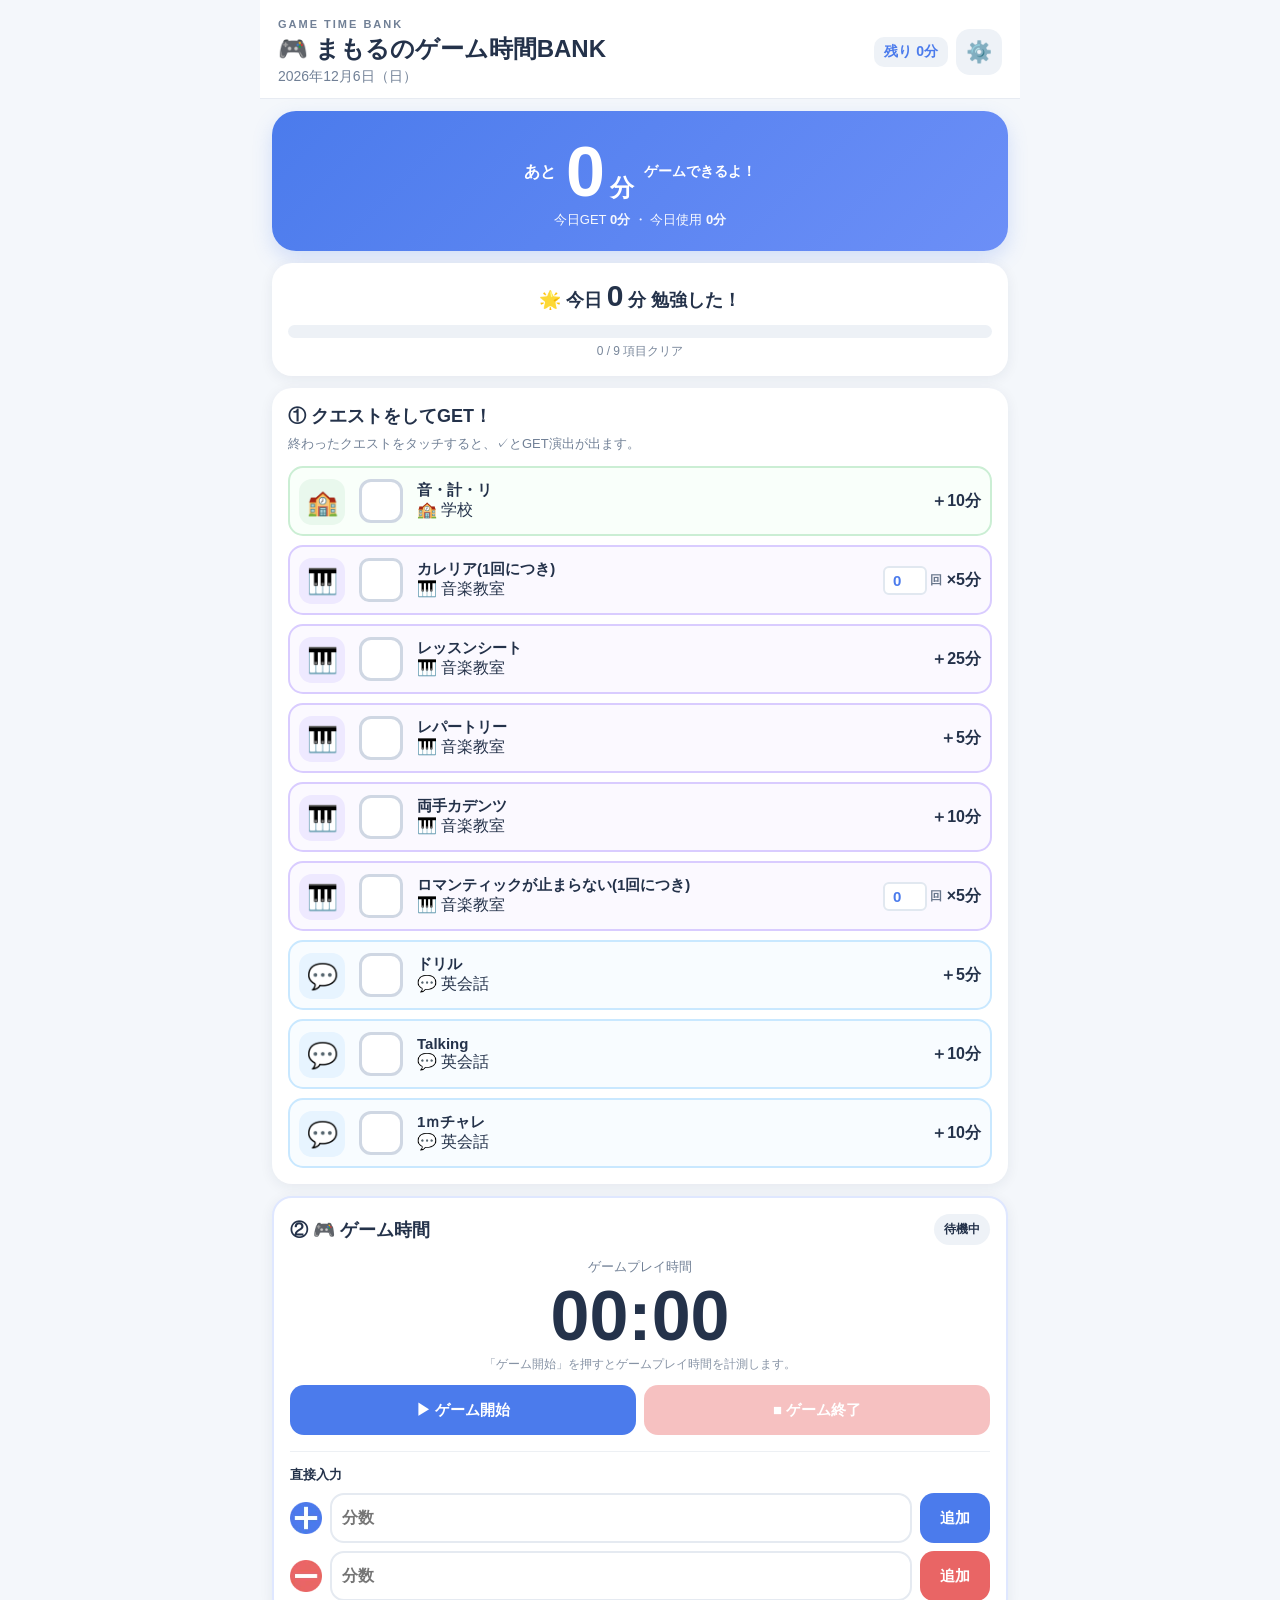
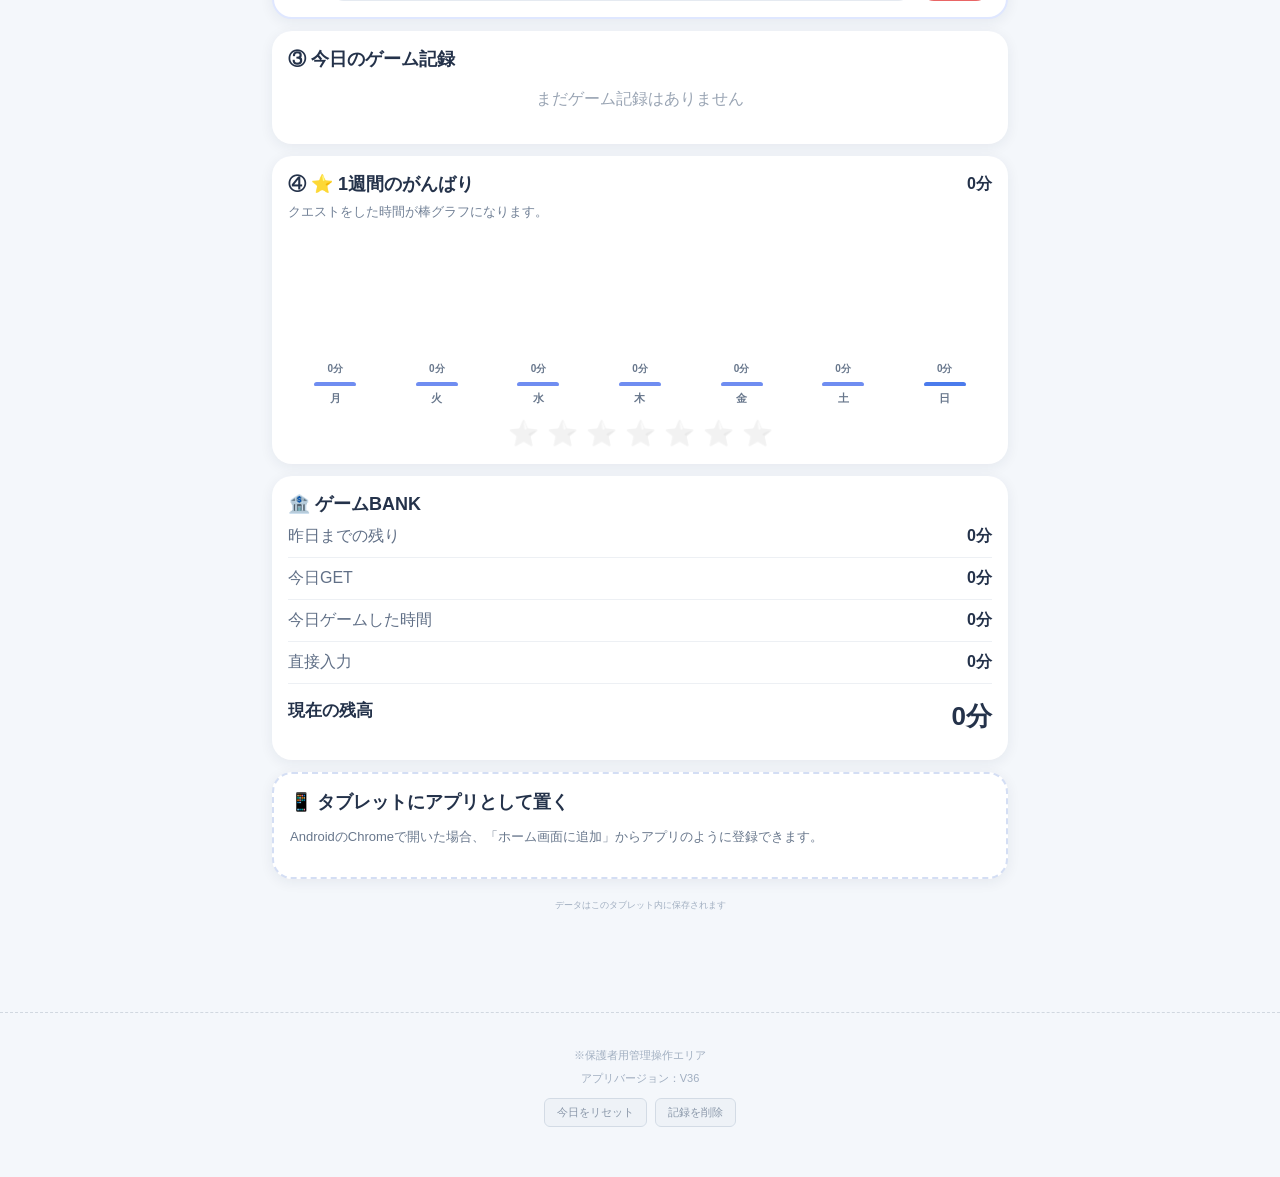
==== commit 64adf0d4: "Add files via upload" ====
--- a/index.html
+++ b/index.html
@@ -28,8 +28,14 @@
 
   <main>
     <section class="balance-card">
-      <div class="balance-title">あと <span id="remainMessage">ゲームできるよ！</span></div>
-      <div class="balance" id="balance">0<span>分</span></div>
+      <div class="balance-main-line">
+        <span class="balance-prefix">あと</span>
+        <div class="balance-number-wrap">
+          <div class="balance" id="balance">0</div>
+          <span class="balance-unit">分</span>
+        </div>
+        <span id="remainMessage" class="balance-message">ゲームできるよ！</span>
+      </div>
       <div class="balance-sub">今日GET <b id="todayEarned">0分</b> ・ 今日使用 <b id="todayUsed">0分</b></div>
     </section>
 
--- a/style.css
+++ b/style.css
@@ -94,3 +94,20 @@
   font-weight: 900;
   line-height: 1;
 }
+
+
+/* V36: 「あと 80 分 ゲームできるよ！」を1行で分かりやすく表示 */
+.balance-card{display:flex;flex-direction:column;align-items:center;}
+.balance-main-line{display:flex;align-items:center;justify-content:center;gap:10px;width:100%;min-height:78px;}
+.balance-prefix{font-size:16px;font-weight:900;white-space:nowrap;}
+.balance-number-wrap{display:flex;align-items:baseline;gap:5px;white-space:nowrap;}
+.balance-number-wrap .balance{font-size:70px;line-height:1;font-weight:900;margin:0;}
+.balance-unit{font-size:24px;font-weight:900;white-space:nowrap;}
+.balance-message{font-size:14px;font-weight:900;white-space:nowrap;}
+@media(max-width:520px){
+  .balance-main-line{gap:7px;min-height:68px;}
+  .balance-prefix{font-size:14px;}
+  .balance-number-wrap .balance{font-size:58px;}
+  .balance-unit{font-size:21px;}
+  .balance-message{font-size:12px;}
+}
